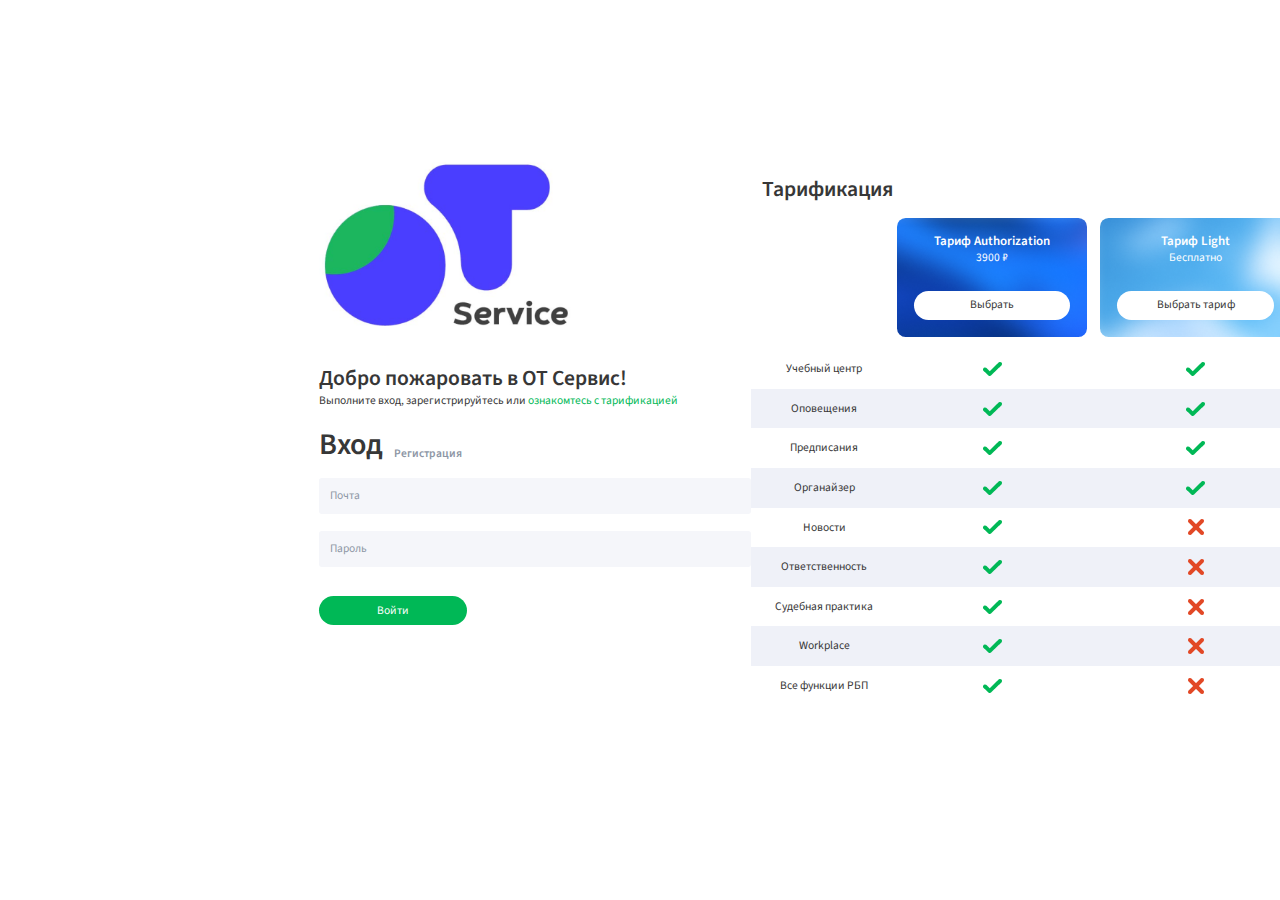
==== index.html @ 84bdfa4e "version 3" ====
<!DOCTYPE html>
<html lang="ru">
	<head>
		<title>Шаблон</title>
		<link rel="stylesheet" href="https://cdn.jsdelivr.net/npm/swiper@8/swiper-bundle.min.css">
		<link rel="stylesheet" href="css/style.css" />
		<meta charset="UTF-8" />
		<meta name="viewport" content="width=device-width" />
	</head>
	<body>
		<div class="wrapper">

			<main class="main">
				<div class="container">
					<article class="start-page">
						<div class="container">
							<div class="start-page__row">
								<section class="authorization">
									<a href="home.html" class="authorization__logo">
										<img src="img/Authorization/logo.png" alt="">
									</a>
									<h1 class="authorization__title">Добро пожаровать в ОТ Сервис!</h1>
									<div class="authorization__info">Выполните вход, зарегистрируйтесь или <a href="#">ознакомтесь с тарификацией</a></div>
									<div class="authorization__buttons">
										<div class="authorization__login active">Вход</div>
										<div class="authorization__register">Регистрация</div>
									</div>
									<div class="authorization__form authorization__form-1">
										<form action="#" name="login">
											<div class="authorization__input-email authorization__input">
												<input type="email" name="email" required>
												<div class="authorization__placeholder">Почта</div>
											</div>
											<div class="authorization__input-password authorization__input">
												<input type="password" name="password" required>
												<div class="authorization__placeholder">Пароль</div>
											</div>
											<div class="authorization__button"><button name="button" type="submit"><span class="authorization__button_span">Войти</span></button></div>
										</form>
									</div>
									<div class="authorization__form authorization__form-2">
										<form action="#" name="register">
											<div class="authorization__input-FIO authorization__input">
												<input type="text" name="fio">
												<div class="authorization__placeholder">ФИО</div>
											</div>
											<div class="authorization__input-email authorization__input">
												<input type="email" name="email">
												<div class="authorization__placeholder">Почта</div>
											</div>
											<div class="authorization__input-password authorization__input">
												<input type="password" name="password">
												<div class="authorization__placeholder">Пароль</div>
											</div>
											<div class="authorization__button">
												<button name="button" type="submit"><span class="authorization__button_span">Зарегистрироваться</span></button>
												<span class="authorization__PO">Нажимая эту кнопку я принимаю условия соглашения</span>
											</div>
										</form>
									</div>
								</section>
								<section class="tariff">
									<div class="tariff__body">
										<h2 class="tariff__title">Тарификация</h2>
										<div class="tariff__grid">
	
											<div class="tariff__column"></div>
											<div class="tariff__column tariff__costil-time">
												<div class="tariff__head-item tariff__head-item-1">
													<div class="tariff__name">Тариф Authorization</div>
													<div class="tariff__price">3900 ₽</div>
													<a href="#" class="tariff__buy"><span>Выбрать</span></a>
												</div>
											</div>
											<div class="tariff__column">
												<div class="tariff__head-item tariff__head-item-2">
													<div class="tariff__name">Тариф Light</div>
													<div class="tariff__price">Бесплатно</div>
													<a href="#" class="tariff__buy"><span>Выбрать тариф</span></a>
												</div>
											</div>
	
											<div class="tariff__column">Учебный центр</div>
											<div class="tariff__icon tariff__column tariff__costil-time"><img src="img/Authorization/Vector.png" alt=""></div>
											<div class="tariff__icon tariff__column"><img src="img/Authorization/Vector.png" class="" alt=""></div>
	
											<div class="tariff__column">Оповещения</div>
											<div class="tariff__icon tariff__column tariff__costil-time"><img src="img/Authorization/Vector.png" alt=""></div>
											<div class="tariff__icon tariff__column"><img src="img/Authorization/Vector.png" class="" alt=""></div>
	
											<div class="tariff__column">Предписания</div>
											<div class="tariff__icon tariff__column tariff__costil-time"><img src="img/Authorization/Vector.png" alt=""></div>
											<div class="tariff__icon tariff__column"><img src="img/Authorization/Vector.png" class="" alt=""></div>
	
											<div class="tariff__column">Органайзер</div>
											<div class="tariff__icon tariff__column tariff__costil-time"><img src="img/Authorization/Vector.png" alt=""></div>
											<div class="tariff__icon tariff__column"><img src="img/Authorization/Vector.png" class="" alt=""></div>
	
											<div class="tariff__column">Новости</div>
											<div class="tariff__icon tariff__column tariff__costil-time"><img src="img/Authorization/Vector.png" alt=""></div>
											<div class="tariff__icon tariff__column"><img src="img/Authorization/Vector-1.png" class="" alt=""></div>
	
											<div class="tariff__column">Ответственность</div>
											<div class="tariff__icon tariff__column tariff__costil-time"><img src="img/Authorization/Vector.png" alt=""></div>
											<div class="tariff__icon tariff__column"><img src="img/Authorization/Vector-1.png" class="" alt=""></div>
	
											<div class="tariff__column">Судебная практика</div>
											<div class="tariff__icon tariff__column tariff__costil-time"><img src="img/Authorization/Vector.png" alt=""></div>
											<div class="tariff__icon tariff__column"><img src="img/Authorization/Vector-1.png" class="" alt=""></div>
	
											<div class="tariff__column">Workplace</div>
											<div class="tariff__icon tariff__column tariff__costil-time"><img src="img/Authorization/Vector.png" alt=""></div>
											<div class="tariff__icon tariff__column"><img src="img/Authorization/Vector-1.png" class="" alt=""></div>
	
											<div class="tariff__column">Все функции РБП</div>
											<div class="tariff__icon tariff__column tariff__costil-time"><img src="img/Authorization/Vector.png" alt=""></div>
											<div class="tariff__icon tariff__column"><img src="img/Authorization/Vector-1.png" class="" alt=""></div>
	
											
										</div>
									</div>
								</section>
							</div>
						</div>
					</article>
				</div>
			</main>

		</div>

		<script src="https://cdn.jsdelivr.net/npm/swiper@8/swiper-bundle.min.js"></script>
		<script src="js/script.js"></script>
	</body>
</html>
---- css/style.css ----
@charset "UTF-8";
@import url("https://fonts.googleapis.com/css2?family=Source+Sans+Pro:ital,wght@0,200;0,300;0,400;0,600;0,700;0,900;1,200;1,300;1,400;1,600;1,700;1,900&display=swap"); /*Обнуление*/
* {
  padding: 0;
  margin: 0;
  border: 0;
}

*, *:before, *:after {
  box-sizing: border-box;
}

:focus, :active {
  outline: none;
}

a:focus, a:active {
  outline: none;
}

nav, footer, header, aside {
  display: block;
}

html, body {
  height: 100%;
  width: 100%;
  font-size: 100%;
  line-height: 1;
  font-size: 16px;
  -ms-text-size-adjust: 100%;
  -moz-text-size-adjust: 100%;
  -webkit-text-size-adjust: 100%;
}

input, button, textarea {
  font-family: inherit;
}

input::-ms-clear {
  display: none;
}

button {
  cursor: pointer;
}

button::-moz-focus-inner {
  padding: 0;
  border: 0;
}

a, a:visited {
  text-decoration: none;
}

a:hover {
  text-decoration: none;
}

ul li {
  list-style: none;
}

img {
  vertical-align: top;
}

h1, h2, h3, h4, h5, h6 {
  font-size: inherit;
  font-weight: inherit;
}

/*--------------------*/
html, body {
  font-size: 62.5%;
}

@media (max-width: 108em) {
  html {
    font-size: 9px;
  }
}
@media (max-width: 105em) {
  html {
    font-size: 8.75px;
  }
}
@media (max-width: 91.5em) {
  html {
    font-size: 7.9px;
  }
}
@media (max-width: 91em) {
  html {
    font-size: 8.4px;
  }
}
@media (max-width: 90em) {
  html {
    font-size: 7.9px;
  }
}
@media (max-width: 80em) {
  html {
    font-size: 7.2px;
  }
}
@media (max-width: 72em) {
  html {
    font-size: 6.5px;
  }
}
@media (max-width: 64em) {
  html {
    font-size: 5.5px;
  }
}
@media (max-width: 48em) {
  html {
    font-size: 10px;
    -webkit-text-size-adjust: none;
  }
}
@media (max-width: 44em) {
  html {
    font-size: 9px;
  }
}
@media (max-width: 38em) {
  html {
    font-size: 8px;
  }
}
@media (max-width: 30em) {
  html {
    font-size: 6px;
  }
}
@media (max-width: 26em) {
  html {
    font-size: 4.5px;
  }
}
@media (max-width: 21em) {
  html {
    font-size: 4.4px;
  }
}
@font-face {
  font-family: "FerilaxFont";
  src: url("../fonts/Ferilaxfont-Regular.ttf");
  font-weight: normal;
  font-style: normal;
}
.swiper1 .swiper-btn-next, .swiper1 .swiper-btn-prev, .user-tariff__button, .tariff__grid > div:nth-child(n+4), .tariff__buy, .authorization__button button, .post__type, .button-2, .button {
  display: flex;
  justify-content: center;
  align-items: center;
}

* {
  font-size: 1.6rem;
}

*::-webkit-scrollbar {
  width: 6px;
}

*::-webkit-scrollbar-thumb {
  border-radius: 2px;
  background-color: #00B856;
}

.wrapper {
  overflow: hidden;
}

.container {
  margin: 0 auto;
  max-width: 192rem;
}

html {
  overflow: hidden;
}

.main {
  max-width: 192rem;
  margin: 0 auto;
  padding: 8rem 0 0 24rem;
  height: 100vh;
}
.main .container {
  padding: 2.4rem 2.4rem 0;
}
.main-body {
  height: 100%;
  overflow-y: scroll;
  overflow-x: hidden;
}

.footer {
  border-top: 0.1rem solid #EFF1F8;
  background: #F5F6FA;
  color: #8D96A5;
}
.footer .container {
  padding: 0 2.4rem;
}
.footer__row {
  display: flex;
  height: 6.4rem;
  align-items: center;
}
.footer__visionzero {
  width: 13rem;
  height: 4rem;
  margin-right: 3.2rem;
}
.footer__visionzero img {
  width: 100%;
  height: 100%;
  -o-object-fit: contain;
     object-fit: contain;
}
.footer__project {
  margin-right: 2.4rem;
}
.footer__UA {
  color: #8D96A5;
}
.footer__logo {
  margin: 0 0 0 auto;
}

.wrapper {
  font-family: "Source Sans Pro";
  color: #373737;
}

.title {
  font-size: 3rem;
  font-weight: 600;
}

.h2 {
  font-size: 1.8rem;
  font-weight: 600;
}

.path {
  color: #8D96A5;
}

.button {
  color: white;
  background-color: #00B856;
  transition: 0.1s;
  border-radius: 10rem;
}
.button:hover {
  box-shadow: 0px 0px 1.6rem rgba(0, 96, 21, 0.4);
}
.button:active {
  background-color: #007D3B;
}

.button-2 {
  color: #373737;
  transition: 0.1s;
  border-radius: 10rem;
  border: 0.1rem solid #D7DCED;
  background: white;
}
.button-2:hover {
  border: 0.1rem solid #00B856;
}

.post {
  max-width: 41rem;
  padding: 0 1rem;
}
.post-body {
  background-color: #FFFFFF;
  border: 0.1rem solid #EFF1F8;
  overflow: hidden;
  box-shadow: 0px 0px 0.4rem rgba(223, 227, 243, 0.7);
  border-radius: 1.2rem;
  transition: 0.2s;
}
.post__preview {
  max-width: 39rem;
  aspect-ratio: 39/25;
  display: block;
  position: relative;
}
.post__preview img {
  width: 100%;
  height: 100%;
  -o-object-fit: cover;
     object-fit: cover;
}
.post__body {
  padding: 1.6rem 2.4rem 2.4rem;
}
.post__type {
  width: 7rem;
  height: 3.2rem;
  color: white;
  background: #00B856;
  border-radius: 4rem;
  position: absolute;
  bottom: 2.2rem;
  left: 1.6rem;
}
.post__hashtag {
  font-size: 1.4rem;
  color: #8D96A5;
  word-spacing: 1rem;
  margin-bottom: 0.8rem;
}
.post__title {
  margin-bottom: 0.8rem;
  line-height: 2.4rem;
}
.post__date {
  margin-bottom: 0.8rem;
  font-size: 1.4rem;
  color: #8D96A5;
}
.post__teachers {
  margin-bottom: 0.8rem;
  line-height: 2rem;
}
.post__teachers span {
  font-weight: 600;
}
.post__text {
  line-height: 2rem;
}

.post-type-2 .post__preview {
  aspect-ratio: 39/24;
}

.modal-for-company {
  position: absolute;
  z-index: 100;
  top: 50%;
  left: 50%;
  transform: translate(-50%, -50%);
  background: white;
}
.modal-for-company__body {
  width: 65.6rem;
  border: 1px solid #000;
  border-radius: 1.2rem;
  overflow: hidden;
}
.modal-for-company__header {
  display: flex;
  align-items: center;
  justify-content: space-between;
  height: 7.2rem;
  border-bottom: 0.1rem solid #000;
  padding: 0 2.4rem;
  margin-bottom: 4rem;
}
.modal-for-company__close {
  cursor: pointer;
  width: 3.4rem;
  height: 3.4rem;
  padding: 0.5rem;
  transform: translateX(0.5rem);
}
.modal-for-company__close img {
  width: 100%;
  height: 100%;
  -o-object-fit: contain;
     object-fit: contain;
}
.modal-for-company__main {
  text-align: center;
  padding: 0 2.4rem;
}
.modal-for-company__title {
  margin-bottom: 2.4rem;
}
.modal-for-company__button {
  width: 29.2rem;
  height: 4rem;
  margin: auto;
  margin-bottom: 1.6rem;
}
.modal-for-company__info {
  font-size: 1.4rem;
  margin-bottom: 2.4rem;
}
.modal-for-company__input-container {
  margin-bottom: 2rem;
}
.modal-for-company__input-container input {
  width: 29.2rem;
  height: 4.8rem;
  border: 1px solid #000;
  padding: 0 1.4rem;
  border: 0.4rem;
  background: #F5F6FA;
}
.modal-for-company__input-container input::-moz-placeholder {
  color: #8D96A5;
}
.modal-for-company__input-container input:-ms-input-placeholder {
  color: #8D96A5;
}
.modal-for-company__input-container input::placeholder {
  color: #8D96A5;
}
.modal-for-company__submit-button {
  width: 14rem;
  height: 4rem;
  margin: auto;
  margin-bottom: 2.4rem;
}

.start-page {
  color: #373737;
}
.start-page__row {
  display: flex;
}
.start-page__row > section {
  flex: 0 1 50%;
}

.authorization {
  padding: 9rem 0 0 15.5rem;
}
.authorization__logo {
  width: 35rem;
  height: 23.5rem;
  margin: 0 0 5.8rem;
  display: inline-block;
}
.authorization__logo img {
  width: 100%;
  height: 100%;
  -o-object-fit: cover;
     object-fit: cover;
}
.authorization__title {
  font-weight: 600;
  font-size: 3rem;
  margin-bottom: 0.8rem;
}
.authorization__info {
  margin-bottom: 3.2rem;
}
.authorization__info a {
  color: #00B856;
}
.authorization__buttons {
  font-weight: 600;
  font-size: 1.8rem;
  color: #8D96A5;
  display: flex;
  align-items: flex-end;
  margin-bottom: 2.5rem;
}
.authorization__buttons > div.active {
  font-size: 30px;
  color: #373737;
}
.authorization__login {
  margin-right: 1.6rem;
  cursor: pointer;
  -webkit-user-select: none;
     -moz-user-select: none;
      -ms-user-select: none;
          user-select: none;
}
.authorization__register {
  cursor: pointer;
  -webkit-user-select: none;
     -moz-user-select: none;
      -ms-user-select: none;
          user-select: none;
}
.authorization__input-email {
  margin-bottom: 2.4rem;
}
.authorization__input-FIO {
  margin-bottom: 2.4rem;
}
.authorization__input-password {
  margin-bottom: 4rem;
}
.authorization__input-password, .authorization__input-FIO, .authorization__input-email {
  width: 60rem;
  height: 5rem;
  position: relative;
}
.authorization__button {
  display: flex;
  align-items: center;
}
.authorization__button button {
  width: 20.5rem;
  height: 4rem;
  background-color: #00B856;
  border-radius: 10rem;
  margin-right: 2.4rem;
  transition: 0.3s;
}
.authorization__button button:hover {
  background-color: #007D3B;
}
.authorization__button_span {
  color: white;
}
.authorization__PO {
  font-size: 1.4rem;
}
.authorization input {
  width: 100%;
  height: 100%;
  background: #F5F6FA;
  border-radius: 0.4rem;
  padding: 2rem 0 0.8rem 1.6rem;
  position: relative;
}
.authorization__placeholder {
  position: absolute;
  left: 1.6rem;
  top: 50%;
  transform: translateY(-50%);
  color: #8D96A5;
  transition: 0.2s;
  -webkit-user-select: none;
     -moz-user-select: none;
      -ms-user-select: none;
          user-select: none;
  pointer-events: none;
}
.authorization__placeholder.active {
  top: 0.4rem;
  transform: none;
  font-size: 1.2rem;
}
.authorization__error {
  font-size: 1.7rem;
  color: red;
  margin-bottom: 0.5rem;
  width: 60rem;
}

.tariff {
  padding: 12rem 0rem 0;
}
.tariff__body {
  width: 75rem;
  margin: auto;
}
.tariff__title {
  font-weight: 600;
  font-size: 3rem;
  margin-bottom: 2.5rem;
  padding-left: 1.6rem;
}
.tariff__head-item {
  height: 16.5rem;
  border-radius: 1.2rem;
  padding: 2.4rem;
  display: flex;
  flex-direction: column;
  text-align: center;
}
.tariff__head-item-1 {
  background: url("../img/Authorization/bg1.png") 50%/cover no-repeat;
}
.tariff__head-item-2 {
  background: url("../img/Authorization/bg2.png") 50%/cover no-repeat;
}
.tariff__name {
  font-weight: 600;
  font-size: 1.8rem;
  color: white;
  margin-bottom: 0.5rem;
}
.tariff__price {
  color: white;
  flex: 1 1 auto;
}
.tariff__buy {
  background: #FFFFFF;
  border-radius: 10rem;
  height: 4rem;
  color: #373737;
}
.tariff__icon {
  vertical-align: unset;
  text-align: center;
}
.tariff__helpme {
  width: 20.3rem;
  padding: 1.6rem;
}
.tariff__grid {
  display: grid;
  grid-template: auto/1fr 28.2rem 26.5rem;
  grid-auto-rows: 5.5rem;
}
.tariff__grid > div {
  overflow: hidden;
}
.tariff__grid > div:nth-child(n+4) {
  text-align: center;
}
.tariff__grid > div:nth-child(2) {
  padding-bottom: 1.7rem;
}
.tariff__grid > div:nth-child(6n+9), .tariff__grid > div:nth-child(6n+8), .tariff__grid > div:nth-child(6n+7) {
  background: #EFF1F8;
}
.tariff__costil-time {
  padding-right: 1.8rem;
}
.header-home {
  position: fixed;
  z-index: 2;
  width: 100%;
  background: white;
  border-bottom: 0.1rem solid #EFF1F8;
}
.header-home img {
  width: 100%;
  height: 100%;
  -o-object-fit: cover;
     object-fit: cover;
}
.header-home .container {
  padding: 0 2.4rem;
}
.header-home__row {
  height: 8rem;
  display: flex;
  justify-content: space-between;
  align-items: center;
  background: white;
}
.header-home__left {
  display: flex;
  align-items: center;
}
.header-home__logo {
  width: 7.3rem;
  height: 5.6rem;
  margin-right: 2.4rem;
}
.header-home__user-logo {
  width: 18rem;
  height: 4rem;
}
.header-user {
  color: #373737;
  position: relative;
  -webkit-user-select: none;
     -moz-user-select: none;
      -ms-user-select: none;
          user-select: none;
}
.header-user__visible {
  cursor: pointer;
  display: flex;
  align-items: center;
}
.header-user__avatar {
  width: 4.8rem;
  height: 4.8rem;
  margin-right: 1.6rem;
}
.header-user__name {
  font-weight: 600;
  font-size: 1.8rem;
  margin-bottom: 0.3rem;
}
.header-user__info {
  color: #8D96A5;
}
.header-user__button {
  transform: rotate(180deg);
  width: 2.4rem;
  height: 2.4rem;
  margin-left: 10rem;
}
.header-user__hidden {
  transform: translateY(-100%);
  background: white;
  position: absolute;
  z-index: -1;
  width: 100%;
  top: 100%;
  left: 0;
  padding: 2.4rem 2.4rem 0;
  transition: 0.3s;
  cursor: auto;
  border-radius: 0 0 1.2rem 1.2rem;
}
.header-user__hidden > div:nth-child(-n+3) {
  height: 3.2rem;
  display: flex;
  align-items: center;
  border-radius: 4rem;
  padding-left: 1.6rem;
  margin-bottom: 1.6rem;
  background-color: #EFF1F8;
  color: #8D96A5;
}
.header-user__hidden > div:nth-child(1) {
  background-color: #00B856;
  color: white;
}
.header-user__hidden > div:nth-child(3) {
  margin-bottom: 0.8rem;
}
.header-user__ul li:last-child {
  margin-bottom: 0.8rem;
}
.header-user__ul a {
  height: 4.8rem;
}

.header-user.active .header-user__hidden {
  transform: translateY(0);
}
.header-user.active .header-user__button {
  transform: none;
}

.down-drop-list a {
  color: #373737;
  display: flex;
  align-items: center;
}
.down-drop-list img {
  width: 1.6rem;
  height: 1.6rem;
  margin-right: 1.2rem;
}
.main {
  padding-top: 8rem;
}

.aside {
  position: fixed;
  top: 0;
  left: 0;
  width: 24rem;
  height: 100%;
  padding-top: 8rem;
  background-color: white;
  border-right: 0.1rem solid #EFF1F8;
}
.aside__li {
  position: relative;
  transition: 0.2s;
}
.aside__li::after {
  content: "";
  position: absolute;
  top: 0;
  right: 0;
  height: 100%;
  width: 0.2rem;
  background-color: #00B856;
  opacity: 0;
  transition: 0.2s;
}
.aside__li:hover::after {
  opacity: 1;
}
.aside__li:hover {
  background: #EFF1F8;
}
.aside__li:hover span {
  color: #00B856;
}
.aside__a {
  height: 6.4rem;
  padding-left: 2.4rem;
}
.aside__span {
  transition: 0.2s;
}

.user-section {
  margin-bottom: 4rem;
}
.user-section__title {
  margin-bottom: 2.4rem;
}
.user-section__row {
  display: flex;
}
.user-section__row > div:nth-child(1) {
  margin-right: 2.4rem;
}
.user-section__row > div:nth-child(2) {
  margin-right: 1.2rem;
}
.user-section__row > div:nth-child(3) {
  margin-right: 2.4rem;
}
.user-section__item {
  flex: 0 1 39rem;
  height: 35.4rem;
  border: 0.1rem solid #EFF1F8;
  box-shadow: 0px 0px 0.4rem rgba(223, 227, 243, 0.7);
  border-radius: 1.2rem;
}
.user-profile {
  text-align: center;
  padding: 2.4rem;
}
.user-profile__body {
  display: flex;
  flex-direction: column;
  height: 100%;
}
.user-profile__avatar {
  width: 17.2rem;
  height: 17.2rem;
  border: 1px solid #000;
  margin: auto;
  margin-bottom: 2.6rem;
}
.user-profile__avatar img {
  width: 100%;
  height: 100%;
  -o-object-fit: contain;
     object-fit: contain;
  border-radius: 1.2rem;
}
.user-profile__name {
  margin-bottom: 0.8rem;
}
.user-profile__status {
  font-weight: 600;
  flex: 1 1 auto;
}
.user-profile__select-container {
  position: relative;
}
.user-profile__button {
  display: block;
  position: relative;
  width: 34.2rem;
  height: 3.2rem;
  background-color: #00B856;
  border-radius: 4rem;
  padding: 0 1.6rem;
  text-align: left;
  color: white;
}
.user-profile__button::after {
  content: "";
  position: absolute;
  right: 0.8rem;
  top: 50%;
  transform: translate(0, -50%);
  width: 2.4rem;
  height: 2.4rem;
  background: url("../../img/Home/main/chevron-down.png") 50%/100% no-repeat;
  pointer-events: none;
}
.user-profile__ul {
  position: absolute;
  top: calc(100% + 0.3rem);
  width: 100%;
  cursor: pointer;
  border-radius: 1rem;
  font-size: 1.8rem;
  display: none;
}
.user-profile__ul.active {
  display: block;
}
.user-profile__li {
  border: 0.1rem solid #373737;
  border-bottom: 0;
  padding: 1rem 0;
  background: white;
}
.user-profile__li:first-child {
  border-radius: 1rem 1rem 0 0;
}
.user-profile__li:last-child {
  border-radius: 0 0 1rem 1rem;
  border-bottom: 0.1rem solid #373737;
}
.user-profile__li:hover {
  background-color: #D7DCED;
}
.user-profile__li.active {
  background: #00B856;
  color: white;
}
.user-profile__input {
  display: none;
}

.user-tariff {
  color: white;
  background: url("../img/Home/main/bg1.png") 50%/cover no-repeat;
  text-align: center;
}
.user-tariff__text {
  margin: 8rem 0 0.5rem;
}
.user-tariff__name {
  font-weight: 900;
  font-size: 4.8rem;
  margin-bottom: 1.3rem;
}
.user-tariff__time {
  margin-bottom: 3.8rem;
}
.user-tariff__button {
  margin: auto;
  width: 14rem;
  height: 4rem;
  background-color: #00B856;
  border-radius: 10rem;
  color: white;
}

.user-test {
  text-align: center;
  padding: 0 2.4rem;
}
.user-test__img {
  width: 22.2rem;
  height: 4rem;
  margin: 5.3rem auto 0.6rem;
}
.user-test__img img {
  width: 100%;
  height: 100%;
  -o-object-fit: contain;
     object-fit: contain;
}
.user-test__title {
  font-weight: 700;
  font-size: 2.4rem;
  margin-bottom: 2.7rem;
}
.user-test__text {
  font-size: 1.8rem;
  margin-bottom: 3.7rem;
}
.user-test__button {
  margin-bottom: 2.7rem;
  width: 22.2rem;
  height: 4rem;
  margin: auto;
}

.user-checkbox {
  -webkit-user-select: none;
     -moz-user-select: none;
      -ms-user-select: none;
          user-select: none;
  padding: 1.6rem;
}
.user-checkbox__title {
  margin-bottom: 4rem;
}
.user-checkbox__label-container {
  margin-bottom: 1.6rem;
}
.user-checkbox__label {
  pointer-events: none;
}
.user-checkbox__real-checkbox {
  width: 0;
  height: 0;
  position: absolute;
  opacity: 0;
  z-index: -1;
}
.user-checkbox__real-checkbox:checked + .user-checkbox__custom-checkbox::after {
  transform: translate(-50%, -50%) scale(1);
}
.user-checkbox__custom-checkbox {
  position: relative;
  display: inline-block;
  background-color: #EFF1F8;
  width: 2rem;
  height: 2rem;
  vertical-align: sub;
  margin-right: 1rem;
}
.user-checkbox__custom-checkbox::after {
  content: "";
  position: absolute;
  left: 50%;
  top: 50%;
  transform: translate(-50%, -50%) scale(0);
  height: 50%;
  width: 1.6rem;
  height: 1.6rem;
  background: url("../img/Home/main/Uncheked.png") 50%/contain no-repeat;
  transition: 0.2s;
}
.user-checkbox__a {
  pointer-events: all;
  color: #00B856;
}

.alerts {
  margin-bottom: 5rem;
}
.alerts__header {
  display: flex;
  justify-content: space-between;
  margin-bottom: 1.6rem;
}
.alerts__title {
  margin-top: 0.5rem;
}
.alerts__link {
  align-self: baseline;
  color: #00B856;
}
.alerts__row {
  display: flex;
  justify-content: space-between;
}
.alerts__item {
  width: 52.8rem;
  height: 18rem;
  border: 0.1rem solid #EFF1F8;
  box-shadow: 0px 0px 0.4rem rgba(223, 227, 243, 0.7);
  border-radius: 1.2rem;
  padding: 2.4rem;
}
.alerts__item-icon {
  width: 2.8rem;
  height: 2.8rem;
  display: inline-block;
  vertical-align: middle;
}
.alerts__item-icon img {
  width: 100%;
  height: 100%;
  -o-object-fit: contain;
     object-fit: contain;
}
.alerts__item-title {
  display: inline-block;
  vertical-align: middle;
}
.alerts__help-text {
  margin-top: 0.4rem;
  margin-bottom: 0.8rem;
  color: #8D96A5;
}
.alerts__document-name {
  font-weight: 600;
  margin-bottom: 1.6rem;
}
.alerts__button {
  width: 12.4rem;
  height: 4rem;
}
.actions {
  margin-bottom: 8rem;
}
.actions__title {
  margin-bottom: 1.6rem;
}
.actions__items {
  display: flex;
  justify-content: space-between;
  position: relative;
}
.actions__items > div:nth-child(1) {
  flex: 0 1 80.4rem;
  aspect-ratio: 804/333;
}
.actions__item {
  border-radius: 1.2rem;
  position: relative;
}
.actions__item-1 {
  flex: 0 1 41rem;
  padding: 0 1rem;
}
.actions__item-1 .actions__item-body {
  background: url("../img/Home/main/action2.png") 50%/cover no-repeat;
}
.actions__item-2 {
  flex: 0 1 39rem;
}
.actions__item-2 .actions__item-body {
  background: url("../img/Home/main/action3.png") 50%/cover no-repeat;
}
.actions__item-body {
  display: block;
  width: 100%;
  height: 100%;
  border-radius: 1.2rem;
  position: relative;
}

.swiper1 {
  border-radius: 1.2rem;
  position: absolute;
  width: 100%;
  top: 0;
  left: 0;
  overflow: hidden;
  height: 100%;
}
.swiper1 .swiper-wrapper {
  width: 100%;
}
.swiper1 .swiper-slide {
  border-radius: 1.2rem;
}
.swiper1 .swiper-slide img {
  width: 100%;
  height: 100%;
  -o-object-fit: cover;
     object-fit: cover;
}
.swiper1 .swiper-btn-next, .swiper1 .swiper-btn-prev {
  position: absolute;
  width: 3.6rem;
  height: 3.6rem;
  border-radius: 50%;
  background: #FFFFFF;
  z-index: 110;
  -webkit-user-select: none;
     -moz-user-select: none;
      -ms-user-select: none;
          user-select: none;
}
.swiper1 .swiper-btn-next img, .swiper1 .swiper-btn-prev img {
  width: 0.8rem;
  height: 1.4rem;
}
.swiper1 .swiper-btn-prev {
  left: 1.6rem;
  top: 50%;
  transform: translate(0, -50%);
}
.swiper1 .swiper-btn-next {
  right: 1.6rem;
  top: 50%;
  transform: translate(0, -50%);
}

.swiper-pagination {
  position: absolute;
  transform: translate(0, 100%);
  z-index: 10;
}

.swiper-pagination-bullet {
  width: 1.2rem;
  height: 1.2rem;
  opacity: 1;
  background: #00B856;
}

.swiper-pagination-bullet-active {
  background: white;
  border: 0.1rem solid #00B856;
}

.swiper-horizontal > .swiper-pagination-bullets .swiper-pagination-bullet,
.swiper-pagination-horizontal.swiper-pagination-bullets .swiper-pagination-bullet {
  margin: 0 1rem;
}

.swiper-horizontal > .swiper-pagination-bullets,
.swiper-pagination-bullets.swiper-pagination-horizontal,
.swiper-pagination-custom,
.swiper-pagination-fraction {
  bottom: -2.4rem;
}

.news {
  margin-bottom: 4rem;
}
.news__header {
  display: flex;
  justify-content: space-between;
  margin-bottom: 1.6rem;
}
.news__link {
  color: #00B856;
  vertical-align: super;
}
.news__items {
  display: flex;
  justify-content: space-between;
}

.profile__row {
  display: flex;
  margin: 0 -1.2rem 4rem;
}
.profile__row > section {
  flex: 0 1 25%;
  padding: 0 1.2rem;
  align-self: flex-start;
}
.profile__row > section:nth-child(3) {
  flex: 0 1 50%;
}
.profile__item-body {
  border: 0.1rem solid #EFF1F8;
  border: 0.1rem solid rgb(145, 12, 123);
  box-shadow: 0px 0px 0.4rem rgba(223, 227, 243, 0.7);
  border-radius: 1.2rem;
  overflow: hidden;
  height: 100%;
  padding: 2.4rem;
  width: 100%;
}
.profile__path {
  margin-bottom: 1.6rem;
}
.profile__title {
  margin-bottom: 3rem;
}
.personal-settings .profile__item-body {
  display: flex;
  flex-direction: column;
  align-self: stretch;
}
.personal-settings .profile__item-body .personal-settings__info, .personal-settings .profile__item-body .personal-settings__avatar, .personal-settings .profile__item-body #changePersonalData {
  display: none;
}
.personal-settings__body.active {
  aspect-ratio: 390/436;
}
.personal-settings__body.active .personal-settings__info, .personal-settings__body.active .personal-settings__avatar, .personal-settings__body.active #changePersonalData {
  display: block;
}
.personal-settings__input-avatar {
  width: 14rem;
  height: 14rem;
  position: relative;
  margin-bottom: 2.4rem;
}
.personal-settings__input-avatar img {
  width: 100%;
  height: 100%;
  -o-object-fit: cover;
     object-fit: cover;
}
.personal-settings__input-avatar label {
  cursor: pointer;
  height: 100%;
  display: block;
  border-radius: 1.2rem;
  overflow: hidden;
}
.personal-settings__input-avatar input {
  opacity: 0;
  position: absolute;
  z-index: -10;
  width: 0;
  height: 0;
}
.personal-settings__input-avatar:hover::after {
  content: "";
  position: absolute;
  top: 50%;
  left: 50%;
  transform: translate(-50%, -50%);
  width: 2rem;
  height: 2rem;
  background: url("../img/profile/edit-avatar.svg");
}
.personal-settings__title {
  margin-bottom: 2.4rem;
}
.personal-settings__avatar {
  width: 14rem;
  height: 14rem;
  margin-bottom: 2.4rem;
}
.personal-settings__avatar img {
  width: 100%;
  height: 100%;
  -o-object-fit: cover;
     object-fit: cover;
}
.personal-settings__info {
  margin-bottom: 1.6rem;
  font-size: 1.4rem;
}
.personal-settings__tel {
  flex: 1 1 auto;
}
.personal-settings__button {
  height: 4rem;
  flex: 0 0 auto;
}
.personal-settings__span {
  font-size: 1.6rem;
  font-weight: 600;
}
.personal-settings__form-container {
  height: 100%;
  display: none;
}
.personal-settings__form-container.active {
  display: block;
}
.personal-settings__form {
  height: 100%;
  display: flex;
  flex-direction: column;
}
.personal-settings__input-container {
  margin-bottom: 2.4rem;
}
.personal-settings__input-container input {
  width: 100%;
  height: 4.8rem;
  padding: 2rem 1.6rem 0.8rem 1.6rem;
  background: #F5F6FA;
  border-radius: 0.4rem;
}
.personal-settings__input-container_1 {
  flex: 1 1 auto;
}
.personal-settings__button_1 {
  margin-bottom: 1.6rem;
}

.password-settings__body {
  display: flex;
  flex-direction: column;
  aspect-ratio: 390/436;
}
.password-settings__body .password-settings__info, .password-settings__body #changePassword {
  display: none;
}
.password-settings__body.active .password-settings__info, .password-settings__body.active #changePassword {
  display: block;
}
.password-settings__title {
  margin-bottom: 2.4rem;
}
.password-settings__info {
  font-weight: 600;
  flex: 1 1 auto;
}
.password-settings__button {
  width: 100%;
  height: 4rem;
}
.password-settings__button_1 {
  margin-bottom: 1.6rem;
}
.password-settings__form-container {
  height: 100%;
  display: none;
}
.password-settings__form-container.active {
  display: block;
}
.password-settings__form {
  height: 100%;
  display: flex;
  flex-direction: column;
}
.password-settings__input-container {
  margin-bottom: 2.4rem;
}
.password-settings__input-container input {
  width: 100%;
  height: 4.8rem;
  padding: 0 1.6rem;
  background: #F5F6FA;
  border-radius: 0.4rem;
}
.password-settings__input-container_1 {
  flex: 1 1 auto;
}

.company-settings .profile__item-body {
  aspect-ratio: 804/436;
  padding: 0rem;
}
.company-settings .profile__item-body-body {
  overflow-y: auto;
  padding: 2.4rem;
  height: 100%;
}
.company-settings__title {
  margin-bottom: 2.4rem;
  line-height: 2.4rem;
}
.company-settings__item {
  width: 100%;
  height: 15.8rem;
  border: 0.1rem solid #EFF1F8;
  box-shadow: 0px 0px 0.4rem rgba(223, 227, 243, 0.7);
  border-radius: 1.2rem;
  overflow: hidden;
  margin-bottom: 2.4rem;
}
.company-settings__item:last-child {
  margin-bottom: 0;
}
.company-settings__item.selected {
  border: 0.1rem solid #00B856;
}
.company-settings__item-body {
  padding: 2.4rem 2.4rem 2.4rem 1.7rem;
  height: 100%;
  display: flex;
  align-items: center;
}
.company-settings__left {
  flex: 0 1 21.1rem;
  height: 4.6rem;
  margin-right: 2.4rem;
}
.company-settings__left img {
  width: 100%;
  height: 100%;
  -o-object-fit: cover;
     object-fit: cover;
}
.company-settings__middle {
  flex: 1 1 auto;
}
.company-settings__user-company-name {
  margin-bottom: 1rem;
}
.company-settings__user-name {
  margin-bottom: 1rem;
  font-size: 1.4rem;
}
.company-settings__span {
  font-size: 1.6rem;
  font-weight: 600;
}
.company-settings__right {
  display: flex;
  align-self: flex-start;
}
.company-settings__icon {
  cursor: pointer;
  width: 4rem;
  height: 4rem;
  padding: 1rem;
  transform: translate(1rem, 0);
}
.company-settings__icon img {
  width: 100%;
  height: 100%;
  -o-object-fit: contain;
     object-fit: contain;
}
.company-settings__icon:nth-child(1) {
  margin-right: 2rem;
}
.company-settings *::-webkit-scrollbar {
  width: 4px;
}
.company-settings *::-webkit-scrollbar-thumb {
  border-radius: 7px;
  background-color: #00B856;
}

.specialist-settings {
  margin-bottom: 4rem;
}
.specialist-settings__subtitle {
  margin-bottom: 1.6em;
}
.specialist-settings__body {
  border: 0.1rem solid #EFF1F8;
  overflow: hidden;
  box-shadow: 0px 0px 0.4rem rgba(223, 227, 243, 0.7);
  border-radius: 1.2rem;
}
.specialist-settings__body-header {
  padding: 0 1.9rem 0 2.4rem;
  height: 5.6rem;
  display: flex;
  align-items: center;
}
.specialist-settings__counter {
  flex: 1 1 auto;
  font-weight: 600;
}
.specialist-settings__search {
  width: 40.5rem;
  height: 4rem;
  position: relative;
}
.specialist-settings__search input {
  text-align: right;
  width: 100%;
  height: 100%;
  padding: 0 4rem;
  position: relative;
}
.specialist-settings__search input::-moz-placeholder {
  color: #8D96A5;
  position: absolute;
  right: 4rem;
  top: 50%;
  transform: translate(0, -50%);
}
.specialist-settings__search input:-ms-input-placeholder {
  color: #8D96A5;
  position: absolute;
  right: 4rem;
  top: 50%;
  transform: translate(0, -50%);
}
.specialist-settings__search input::placeholder {
  color: #8D96A5;
  position: absolute;
  right: 4rem;
  top: 50%;
  transform: translate(0, -50%);
}
.specialist-settings__search::after {
  content: "";
  position: absolute;
  right: 1rem;
  top: 50%;
  width: 2rem;
  height: 2rem;
  transform: translate(0, -50%);
  background: url("../img/profile/search.svg") 50%/cover no-repeat;
}
.specialist-settings__select-container {
  margin-left: 10rem;
  color: #8D96A5;
  position: relative;
}
.specialist-settings__items {
  align-items: center;
  -webkit-user-select: none;
     -moz-user-select: none;
      -ms-user-select: none;
          user-select: none;
}
.specialist-settings__first {
  flex: 0 1 70rem;
}
.specialist-settings__second {
  flex: 0 1 25.6rem;
  padding: 0 1.6rem;
}
.specialist-settings__third {
  flex: 0 0 58rem;
  padding: 0 1.6rem;
}
.specialist-settings__delete {
  cursor: pointer;
  width: 4rem;
  height: 4rem;
  padding: 1rem;
  transform: translate(1rem, 0);
  opacity: 0;
}
.specialist-settings__delete img {
  width: 100%;
  height: 100%;
  -o-object-fit: contain;
     object-fit: contain;
}
.specialist-settings__item {
  padding: 0 2.4rem;
  flex: 0 1 100%;
}
.specialist-settings__item:hover {
  background: #EFF1F8;
}
.specialist-settings__item:hover .specialist-settings__delete {
  opacity: 1;
}
.specialist-settings__item_disabled {
  pointer-events: none;
  color: #8D96A5;
}
.specialist-settings__button {
  display: block;
  position: relative;
  padding: 1rem 3rem;
  color: #8D96A5;
  background: transparent;
  text-align: left;
}
.specialist-settings__button::after {
  content: "";
  position: absolute;
  right: 0;
  top: 50%;
  transform: translate(0, -50%);
  width: 2.4rem;
  height: 2.4rem;
  background: url("../../img/profile/chevron-down.svg") 50%/100% no-repeat;
  pointer-events: none;
}
.specialist-settings__button.active::after {
  transform: translate(0, -50%) rotate(180deg);
}
.specialist-settings__ul {
  position: absolute;
  width: 100%;
  cursor: pointer;
  display: none;
}
.specialist-settings__ul.active {
  display: block;
}
.specialist-settings__li {
  border: 0.1rem solid #8D96A5;
  border-bottom: 0;
  text-align: center;
  padding: 1rem 0;
  background: white;
}
.specialist-settings__li:last-child {
  border-bottom: 0.1rem solid #8D96A5;
}
.specialist-settings__li:hover {
  background-color: #D7DCED;
}
.specialist-settings__input {
  display: none;
}
.specialist-settings__label {
  display: flex;
  align-items: center;
  height: 5.6rem;
}
.specialist-settings__real-checkbox {
  width: 0;
  height: 0;
  position: absolute;
  opacity: 0;
  z-index: -1;
}
.specialist-settings__real-checkbox:checked + .specialist-settings__custom-checkbox::after {
  transform: translate(-50%, -50%) scale(1);
}
.specialist-settings__custom-checkbox {
  position: relative;
  display: inline-block;
  background-color: #EFF1F8;
  width: 2rem;
  height: 2rem;
  vertical-align: sub;
  margin-right: 1.6rem;
}
.specialist-settings__custom-checkbox::after {
  content: "";
  position: absolute;
  left: 50%;
  top: 50%;
  transform: translate(-50%, -50%) scale(0);
  height: 50%;
  width: 1.6rem;
  height: 1.6rem;
  background: url("../img/Home/main/Uncheked.png") 50%/contain no-repeat;
  transition: 0.2s;
}
.specialist-settings__a {
  display: inline-block;
}
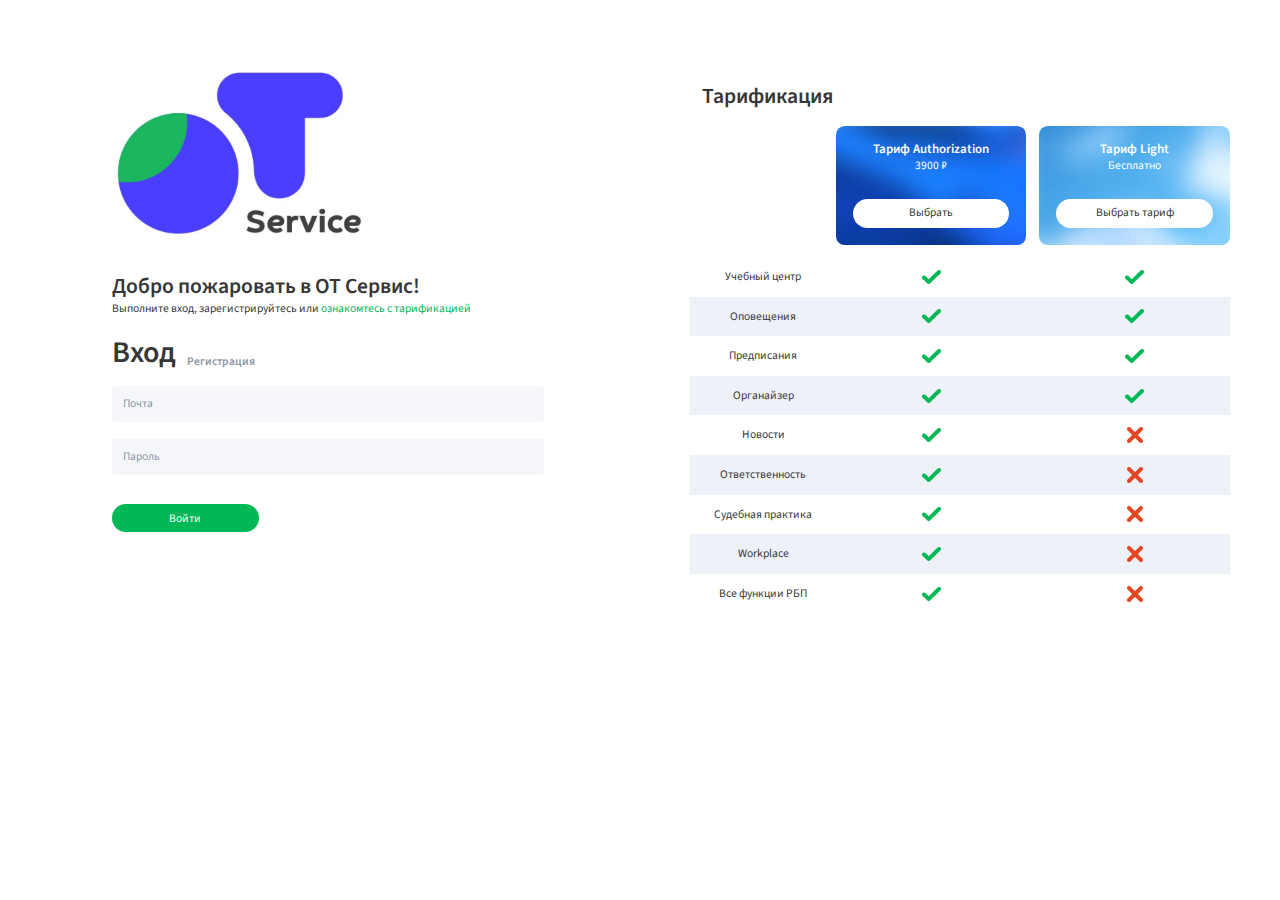
==== commit 4645b040: "3" ====
--- a/index.html
+++ b/index.html
@@ -10,119 +10,121 @@
 	<body>
 		<div class="wrapper">
 
-			<main class="main">
-				<div class="container">
-					<article class="start-page">
-						<div class="container">
-							<div class="start-page__row">
-								<section class="authorization">
-									<a href="home.html" class="authorization__logo">
-										<img src="img/Authorization/logo.png" alt="">
-									</a>
-									<h1 class="authorization__title">Добро пожаровать в ОТ Сервис!</h1>
-									<div class="authorization__info">Выполните вход, зарегистрируйтесь или <a href="#">ознакомтесь с тарификацией</a></div>
-									<div class="authorization__buttons">
-										<div class="authorization__login active">Вход</div>
-										<div class="authorization__register">Регистрация</div>
-									</div>
-									<div class="authorization__form authorization__form-1">
-										<form action="#" name="login">
-											<div class="authorization__input-email authorization__input">
-												<input type="email" name="email" required>
-												<div class="authorization__placeholder">Почта</div>
+			<main class="main main-authorization">
+				<div class="main-body">
+					<div class="container">
+						<article class="start-page">
+							<div class="container">
+								<div class="start-page__row">
+									<section class="authorization">
+										<a href="home.html" class="authorization__logo">
+											<img src="img/Authorization/logo.png" alt="">
+										</a>
+										<h1 class="authorization__title">Добро пожаровать в ОТ Сервис!</h1>
+										<div class="authorization__info">Выполните вход, зарегистрируйтесь или <a href="#">ознакомтесь с тарификацией</a></div>
+										<div class="authorization__buttons">
+											<div class="authorization__login active">Вход</div>
+											<div class="authorization__register">Регистрация</div>
+										</div>
+										<div class="authorization__form authorization__form-1">
+											<form action="#" name="login">
+												<div class="authorization__input-email authorization__input">
+													<input type="email" name="email" required>
+													<div class="authorization__placeholder">Почта</div>
+												</div>
+												<div class="authorization__input-password authorization__input">
+													<input type="password" name="password" required>
+													<div class="authorization__placeholder">Пароль</div>
+												</div>
+												<div class="authorization__button"><button name="button" type="submit"><span class="authorization__button_span">Войти</span></button></div>
+											</form>
+										</div>
+										<div class="authorization__form authorization__form-2">
+											<form action="#" name="register">
+												<div class="authorization__input-FIO authorization__input">
+													<input type="text" name="fio">
+													<div class="authorization__placeholder">ФИО</div>
+												</div>
+												<div class="authorization__input-email authorization__input">
+													<input type="email" name="email">
+													<div class="authorization__placeholder">Почта</div>
+												</div>
+												<div class="authorization__input-password authorization__input">
+													<input type="password" name="password">
+													<div class="authorization__placeholder">Пароль</div>
+												</div>
+												<div class="authorization__button">
+													<button name="button" type="submit"><span class="authorization__button_span">Зарегистрироваться</span></button>
+													<span class="authorization__PO">Нажимая эту кнопку я принимаю условия соглашения</span>
+												</div>
+											</form>
+										</div>
+									</section>
+									<section class="tariff">
+										<div class="tariff__body">
+											<h2 class="tariff__title">Тарификация</h2>
+											<div class="tariff__grid">
+		
+												<div class="tariff__column"></div>
+												<div class="tariff__column tariff__costil-time">
+													<div class="tariff__head-item tariff__head-item-1">
+														<div class="tariff__name">Тариф Authorization</div>
+														<div class="tariff__price">3900 ₽</div>
+														<a href="#" class="tariff__buy"><span>Выбрать</span></a>
+													</div>
+												</div>
+												<div class="tariff__column">
+													<div class="tariff__head-item tariff__head-item-2">
+														<div class="tariff__name">Тариф Light</div>
+														<div class="tariff__price">Бесплатно</div>
+														<a href="#" class="tariff__buy"><span>Выбрать тариф</span></a>
+													</div>
+												</div>
+		
+												<div class="tariff__column">Учебный центр</div>
+												<div class="tariff__icon tariff__column tariff__costil-time"><img src="img/Authorization/Vector.png" alt=""></div>
+												<div class="tariff__icon tariff__column"><img src="img/Authorization/Vector.png" class="" alt=""></div>
+		
+												<div class="tariff__column">Оповещения</div>
+												<div class="tariff__icon tariff__column tariff__costil-time"><img src="img/Authorization/Vector.png" alt=""></div>
+												<div class="tariff__icon tariff__column"><img src="img/Authorization/Vector.png" class="" alt=""></div>
+		
+												<div class="tariff__column">Предписания</div>
+												<div class="tariff__icon tariff__column tariff__costil-time"><img src="img/Authorization/Vector.png" alt=""></div>
+												<div class="tariff__icon tariff__column"><img src="img/Authorization/Vector.png" class="" alt=""></div>
+		
+												<div class="tariff__column">Органайзер</div>
+												<div class="tariff__icon tariff__column tariff__costil-time"><img src="img/Authorization/Vector.png" alt=""></div>
+												<div class="tariff__icon tariff__column"><img src="img/Authorization/Vector.png" class="" alt=""></div>
+		
+												<div class="tariff__column">Новости</div>
+												<div class="tariff__icon tariff__column tariff__costil-time"><img src="img/Authorization/Vector.png" alt=""></div>
+												<div class="tariff__icon tariff__column"><img src="img/Authorization/Vector-1.png" class="" alt=""></div>
+		
+												<div class="tariff__column">Ответственность</div>
+												<div class="tariff__icon tariff__column tariff__costil-time"><img src="img/Authorization/Vector.png" alt=""></div>
+												<div class="tariff__icon tariff__column"><img src="img/Authorization/Vector-1.png" class="" alt=""></div>
+		
+												<div class="tariff__column">Судебная практика</div>
+												<div class="tariff__icon tariff__column tariff__costil-time"><img src="img/Authorization/Vector.png" alt=""></div>
+												<div class="tariff__icon tariff__column"><img src="img/Authorization/Vector-1.png" class="" alt=""></div>
+		
+												<div class="tariff__column">Workplace</div>
+												<div class="tariff__icon tariff__column tariff__costil-time"><img src="img/Authorization/Vector.png" alt=""></div>
+												<div class="tariff__icon tariff__column"><img src="img/Authorization/Vector-1.png" class="" alt=""></div>
+		
+												<div class="tariff__column">Все функции РБП</div>
+												<div class="tariff__icon tariff__column tariff__costil-time"><img src="img/Authorization/Vector.png" alt=""></div>
+												<div class="tariff__icon tariff__column"><img src="img/Authorization/Vector-1.png" class="" alt=""></div>
+		
+												
 											</div>
-											<div class="authorization__input-password authorization__input">
-												<input type="password" name="password" required>
-												<div class="authorization__placeholder">Пароль</div>
-											</div>
-											<div class="authorization__button"><button name="button" type="submit"><span class="authorization__button_span">Войти</span></button></div>
-										</form>
-									</div>
-									<div class="authorization__form authorization__form-2">
-										<form action="#" name="register">
-											<div class="authorization__input-FIO authorization__input">
-												<input type="text" name="fio">
-												<div class="authorization__placeholder">ФИО</div>
-											</div>
-											<div class="authorization__input-email authorization__input">
-												<input type="email" name="email">
-												<div class="authorization__placeholder">Почта</div>
-											</div>
-											<div class="authorization__input-password authorization__input">
-												<input type="password" name="password">
-												<div class="authorization__placeholder">Пароль</div>
-											</div>
-											<div class="authorization__button">
-												<button name="button" type="submit"><span class="authorization__button_span">Зарегистрироваться</span></button>
-												<span class="authorization__PO">Нажимая эту кнопку я принимаю условия соглашения</span>
-											</div>
-										</form>
-									</div>
-								</section>
-								<section class="tariff">
-									<div class="tariff__body">
-										<h2 class="tariff__title">Тарификация</h2>
-										<div class="tariff__grid">
-	
-											<div class="tariff__column"></div>
-											<div class="tariff__column tariff__costil-time">
-												<div class="tariff__head-item tariff__head-item-1">
-													<div class="tariff__name">Тариф Authorization</div>
-													<div class="tariff__price">3900 ₽</div>
-													<a href="#" class="tariff__buy"><span>Выбрать</span></a>
-												</div>
-											</div>
-											<div class="tariff__column">
-												<div class="tariff__head-item tariff__head-item-2">
-													<div class="tariff__name">Тариф Light</div>
-													<div class="tariff__price">Бесплатно</div>
-													<a href="#" class="tariff__buy"><span>Выбрать тариф</span></a>
-												</div>
-											</div>
-	
-											<div class="tariff__column">Учебный центр</div>
-											<div class="tariff__icon tariff__column tariff__costil-time"><img src="img/Authorization/Vector.png" alt=""></div>
-											<div class="tariff__icon tariff__column"><img src="img/Authorization/Vector.png" class="" alt=""></div>
-	
-											<div class="tariff__column">Оповещения</div>
-											<div class="tariff__icon tariff__column tariff__costil-time"><img src="img/Authorization/Vector.png" alt=""></div>
-											<div class="tariff__icon tariff__column"><img src="img/Authorization/Vector.png" class="" alt=""></div>
-	
-											<div class="tariff__column">Предписания</div>
-											<div class="tariff__icon tariff__column tariff__costil-time"><img src="img/Authorization/Vector.png" alt=""></div>
-											<div class="tariff__icon tariff__column"><img src="img/Authorization/Vector.png" class="" alt=""></div>
-	
-											<div class="tariff__column">Органайзер</div>
-											<div class="tariff__icon tariff__column tariff__costil-time"><img src="img/Authorization/Vector.png" alt=""></div>
-											<div class="tariff__icon tariff__column"><img src="img/Authorization/Vector.png" class="" alt=""></div>
-	
-											<div class="tariff__column">Новости</div>
-											<div class="tariff__icon tariff__column tariff__costil-time"><img src="img/Authorization/Vector.png" alt=""></div>
-											<div class="tariff__icon tariff__column"><img src="img/Authorization/Vector-1.png" class="" alt=""></div>
-	
-											<div class="tariff__column">Ответственность</div>
-											<div class="tariff__icon tariff__column tariff__costil-time"><img src="img/Authorization/Vector.png" alt=""></div>
-											<div class="tariff__icon tariff__column"><img src="img/Authorization/Vector-1.png" class="" alt=""></div>
-	
-											<div class="tariff__column">Судебная практика</div>
-											<div class="tariff__icon tariff__column tariff__costil-time"><img src="img/Authorization/Vector.png" alt=""></div>
-											<div class="tariff__icon tariff__column"><img src="img/Authorization/Vector-1.png" class="" alt=""></div>
-	
-											<div class="tariff__column">Workplace</div>
-											<div class="tariff__icon tariff__column tariff__costil-time"><img src="img/Authorization/Vector.png" alt=""></div>
-											<div class="tariff__icon tariff__column"><img src="img/Authorization/Vector-1.png" class="" alt=""></div>
-	
-											<div class="tariff__column">Все функции РБП</div>
-											<div class="tariff__icon tariff__column tariff__costil-time"><img src="img/Authorization/Vector.png" alt=""></div>
-											<div class="tariff__icon tariff__column"><img src="img/Authorization/Vector-1.png" class="" alt=""></div>
-	
-											
 										</div>
-									</div>
-								</section>
+									</section>
+								</div>
 							</div>
-						</div>
-					</article>
+						</article>
+					</div>
 				</div>
 			</main>
 
--- a/css/style.css
+++ b/css/style.css
@@ -424,6 +424,13 @@
   margin-bottom: 2.4rem;
 }
 
+.main-authorization {
+  padding: 0;
+}
+.main-authorization .container {
+  padding: 0;
+}
+
 .start-page {
   color: #373737;
 }
@@ -748,10 +755,6 @@
   height: 1.6rem;
   margin-right: 1.2rem;
 }
-.main {
-  padding-top: 8rem;
-}
-
 .aside {
   position: fixed;
   top: 0;
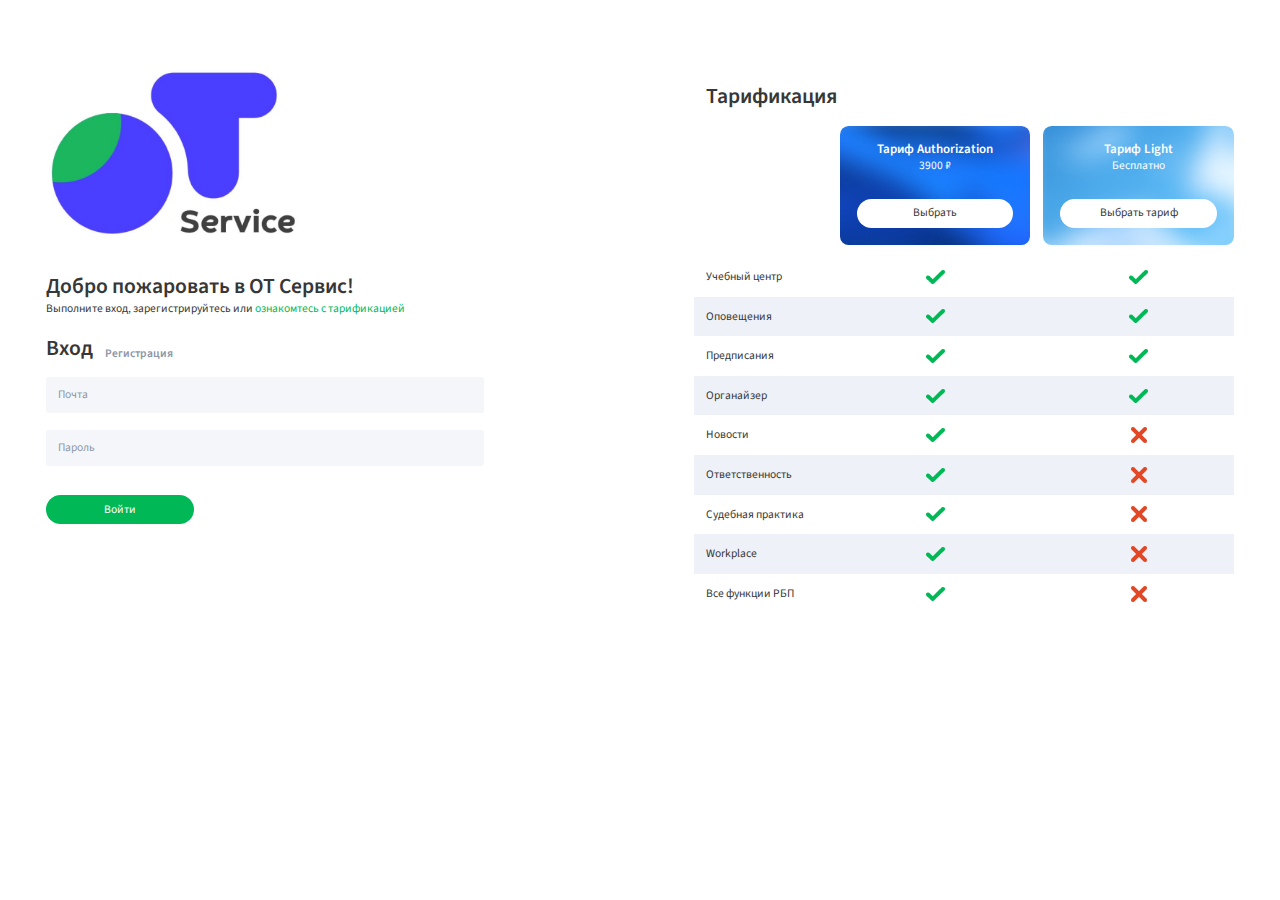
==== commit fde7d599: "commit 2" ====
--- a/index.html
+++ b/index.html
@@ -17,47 +17,50 @@
 							<div class="container">
 								<div class="start-page__row">
 									<section class="authorization">
-										<a href="home.html" class="authorization__logo">
-											<img src="img/Authorization/logo.png" alt="">
-										</a>
-										<h1 class="authorization__title">Добро пожаровать в ОТ Сервис!</h1>
-										<div class="authorization__info">Выполните вход, зарегистрируйтесь или <a href="#">ознакомтесь с тарификацией</a></div>
-										<div class="authorization__buttons">
-											<div class="authorization__login active">Вход</div>
-											<div class="authorization__register">Регистрация</div>
-										</div>
-										<div class="authorization__form authorization__form-1">
-											<form action="#" name="login">
-												<div class="authorization__input-email authorization__input">
-													<input type="email" name="email" required>
-													<div class="authorization__placeholder">Почта</div>
-												</div>
-												<div class="authorization__input-password authorization__input">
-													<input type="password" name="password" required>
-													<div class="authorization__placeholder">Пароль</div>
-												</div>
-												<div class="authorization__button"><button name="button" type="submit"><span class="authorization__button_span">Войти</span></button></div>
-											</form>
-										</div>
-										<div class="authorization__form authorization__form-2">
-											<form action="#" name="register">
-												<div class="authorization__input-FIO authorization__input">
-													<input type="text" name="fio">
-													<div class="authorization__placeholder">ФИО</div>
-												</div>
-												<div class="authorization__input-email authorization__input">
-													<input type="email" name="email">
-													<div class="authorization__placeholder">Почта</div>
-												</div>
-												<div class="authorization__input-password authorization__input">
-													<input type="password" name="password">
-													<div class="authorization__placeholder">Пароль</div>
-												</div>
-												<div class="authorization__button">
-													<button name="button" type="submit"><span class="authorization__button_span">Зарегистрироваться</span></button>
-													<span class="authorization__PO">Нажимая эту кнопку я принимаю условия соглашения</span>
-												</div>
-											</form>
+										<div class="authorization__body">
+
+											<a href="home.html" class="authorization__logo">
+												<img src="img/Authorization/logo.png" alt="">
+											</a>
+											<h1 class="authorization__title">Добро пожаровать в ОТ Сервис!</h1>
+											<div class="authorization__info">Выполните вход, зарегистрируйтесь или <a href="#">ознакомтесь с тарификацией</a></div>
+											<div class="authorization__buttons">
+												<div class="authorization__login active">Вход</div>
+												<div class="authorization__register">Регистрация</div>
+											</div>
+											<div class="authorization__form authorization__form-1">
+												<form action="#" name="login">
+													<div class="authorization__input-email authorization__input input-container">
+														<input type="email" name="email" required>
+														<div class="authorization__placeholder">Почта</div>
+													</div>
+													<div class="authorization__input-password authorization__input input-container">
+														<input type="password" name="password" required>
+														<div class="authorization__placeholder">Пароль</div>
+													</div>
+													<div class="authorization__button"><button name="button" type="submit"><span class="authorization__button_span">Войти</span></button></div>
+												</form>
+											</div>
+											<div class="authorization__form authorization__form-2">
+												<form action="#" name="register">
+													<div class="authorization__input-FIO authorization__input input-container">
+														<input type="text" name="fio">
+														<div class="authorization__placeholder">ФИО</div>
+													</div>
+													<div class="authorization__input-email authorization__input input-container">
+														<input type="email" name="email">
+														<div class="authorization__placeholder">Почта</div>
+													</div>
+													<div class="authorization__input-password authorization__input input-container">
+														<input type="password" name="password">
+														<div class="authorization__placeholder">Пароль</div>
+													</div>
+													<div class="authorization__button">
+														<button name="button" type="submit"><span class="authorization__button_span">Зарегистрироваться</span></button>
+														<span class="authorization__PO">Нажимая эту кнопку я принимаю условия соглашения</span>
+													</div>
+												</form>
+											</div>
 										</div>
 									</section>
 									<section class="tariff">
@@ -66,7 +69,7 @@
 											<div class="tariff__grid">
 		
 												<div class="tariff__column"></div>
-												<div class="tariff__column tariff__costil-time">
+												<div class="tariff__column">
 													<div class="tariff__head-item tariff__head-item-1">
 														<div class="tariff__name">Тариф Authorization</div>
 														<div class="tariff__price">3900 ₽</div>
@@ -82,39 +85,39 @@
 												</div>
 		
 												<div class="tariff__column">Учебный центр</div>
-												<div class="tariff__icon tariff__column tariff__costil-time"><img src="img/Authorization/Vector.png" alt=""></div>
+												<div class="tariff__icon tariff__column"><img src="img/Authorization/Vector.png" alt=""></div>
 												<div class="tariff__icon tariff__column"><img src="img/Authorization/Vector.png" class="" alt=""></div>
 		
 												<div class="tariff__column">Оповещения</div>
-												<div class="tariff__icon tariff__column tariff__costil-time"><img src="img/Authorization/Vector.png" alt=""></div>
+												<div class="tariff__icon tariff__column"><img src="img/Authorization/Vector.png" alt=""></div>
 												<div class="tariff__icon tariff__column"><img src="img/Authorization/Vector.png" class="" alt=""></div>
 		
 												<div class="tariff__column">Предписания</div>
-												<div class="tariff__icon tariff__column tariff__costil-time"><img src="img/Authorization/Vector.png" alt=""></div>
+												<div class="tariff__icon tariff__column"><img src="img/Authorization/Vector.png" alt=""></div>
 												<div class="tariff__icon tariff__column"><img src="img/Authorization/Vector.png" class="" alt=""></div>
 		
 												<div class="tariff__column">Органайзер</div>
-												<div class="tariff__icon tariff__column tariff__costil-time"><img src="img/Authorization/Vector.png" alt=""></div>
+												<div class="tariff__icon tariff__column"><img src="img/Authorization/Vector.png" alt=""></div>
 												<div class="tariff__icon tariff__column"><img src="img/Authorization/Vector.png" class="" alt=""></div>
 		
 												<div class="tariff__column">Новости</div>
-												<div class="tariff__icon tariff__column tariff__costil-time"><img src="img/Authorization/Vector.png" alt=""></div>
+												<div class="tariff__icon tariff__column"><img src="img/Authorization/Vector.png" alt=""></div>
 												<div class="tariff__icon tariff__column"><img src="img/Authorization/Vector-1.png" class="" alt=""></div>
 		
 												<div class="tariff__column">Ответственность</div>
-												<div class="tariff__icon tariff__column tariff__costil-time"><img src="img/Authorization/Vector.png" alt=""></div>
+												<div class="tariff__icon tariff__column"><img src="img/Authorization/Vector.png" alt=""></div>
 												<div class="tariff__icon tariff__column"><img src="img/Authorization/Vector-1.png" class="" alt=""></div>
 		
 												<div class="tariff__column">Судебная практика</div>
-												<div class="tariff__icon tariff__column tariff__costil-time"><img src="img/Authorization/Vector.png" alt=""></div>
+												<div class="tariff__icon tariff__column"><img src="img/Authorization/Vector.png" alt=""></div>
 												<div class="tariff__icon tariff__column"><img src="img/Authorization/Vector-1.png" class="" alt=""></div>
 		
 												<div class="tariff__column">Workplace</div>
-												<div class="tariff__icon tariff__column tariff__costil-time"><img src="img/Authorization/Vector.png" alt=""></div>
+												<div class="tariff__icon tariff__column"><img src="img/Authorization/Vector.png" alt=""></div>
 												<div class="tariff__icon tariff__column"><img src="img/Authorization/Vector-1.png" class="" alt=""></div>
 		
 												<div class="tariff__column">Все функции РБП</div>
-												<div class="tariff__icon tariff__column tariff__costil-time"><img src="img/Authorization/Vector.png" alt=""></div>
+												<div class="tariff__icon tariff__column"><img src="img/Authorization/Vector.png" alt=""></div>
 												<div class="tariff__icon tariff__column"><img src="img/Authorization/Vector-1.png" class="" alt=""></div>
 		
 												
--- a/css/style.css
+++ b/css/style.css
@@ -344,84 +344,52 @@
   aspect-ratio: 39/24;
 }
 
-.modal-for-company {
-  position: absolute;
-  z-index: 100;
+.input-container {
+  height: 4.8rem;
+  position: relative;
+}
+.input-container input {
+  width: 100%;
+  height: 100%;
+  background: #F5F6FA;
+  border-radius: 0.4rem;
+  padding: 2rem 0 0.8rem 1.6rem;
+  transition: background 0.2s;
+}
+.input-container input:hover {
+  background: #EFF1F8;
+}
+.input-container input:focus {
+  background: #EFF1F8;
+  border-bottom: 0.2rem solid #00B856;
+}
+.input-container input:disabled {
+  background: #F5F6FA;
+  color: #D7DCED;
+}
+.input-container input:disabled + .placeholder {
+  color: #D7DCED;
+}
+.input-container input.error {
+  border-bottom: 0.2rem solid #E24826;
+}
+.input-container div {
+  position: absolute;
+  left: 1.6rem;
   top: 50%;
-  left: 50%;
-  transform: translate(-50%, -50%);
-  background: white;
-}
-.modal-for-company__body {
-  width: 65.6rem;
-  border: 1px solid #000;
-  border-radius: 1.2rem;
-  overflow: hidden;
-}
-.modal-for-company__header {
-  display: flex;
-  align-items: center;
-  justify-content: space-between;
-  height: 7.2rem;
-  border-bottom: 0.1rem solid #000;
-  padding: 0 2.4rem;
-  margin-bottom: 4rem;
-}
-.modal-for-company__close {
-  cursor: pointer;
-  width: 3.4rem;
-  height: 3.4rem;
-  padding: 0.5rem;
-  transform: translateX(0.5rem);
-}
-.modal-for-company__close img {
-  width: 100%;
-  height: 100%;
-  -o-object-fit: contain;
-     object-fit: contain;
-}
-.modal-for-company__main {
-  text-align: center;
-  padding: 0 2.4rem;
-}
-.modal-for-company__title {
-  margin-bottom: 2.4rem;
-}
-.modal-for-company__button {
-  width: 29.2rem;
-  height: 4rem;
-  margin: auto;
-  margin-bottom: 1.6rem;
-}
-.modal-for-company__info {
-  font-size: 1.4rem;
-  margin-bottom: 2.4rem;
-}
-.modal-for-company__input-container {
-  margin-bottom: 2rem;
-}
-.modal-for-company__input-container input {
-  width: 29.2rem;
-  height: 4.8rem;
-  border: 1px solid #000;
-  padding: 0 1.4rem;
-  border: 0.4rem;
-  background: #F5F6FA;
-}
-.modal-for-company__input-container input::-moz-placeholder {
-  color: #8D96A5;
-}
-.modal-for-company__input-container input:-ms-input-placeholder {
-  color: #8D96A5;
-}
-.modal-for-company__input-container input::placeholder {
-  color: #8D96A5;
-}
-.modal-for-company__submit-button {
-  width: 14rem;
-  height: 4rem;
-  margin: auto;
-  margin-bottom: 2.4rem;
+  transform: translateY(-50%);
+  color: #8D96A5;
+  transition: 0.2s;
+  -webkit-user-select: none;
+     -moz-user-select: none;
+      -ms-user-select: none;
+          user-select: none;
+  pointer-events: none;
+}
+.input-container div.active {
+  top: 0.4rem;
+  transform: none;
+  font-size: 1.2rem;
 }
 
 .main-authorization {
@@ -436,13 +404,15 @@
 }
 .start-page__row {
   display: flex;
-}
-.start-page__row > section {
-  flex: 0 1 50%;
+  justify-content: space-between;
+}
+.start-page .container {
+  max-width: 169rem;
+  padding: 0 2rem;
 }
 
 .authorization {
-  padding: 9rem 0 0 15.5rem;
+  padding-top: 9rem;
 }
 .authorization__logo {
   width: 35rem;
@@ -476,7 +446,7 @@
   margin-bottom: 2.5rem;
 }
 .authorization__buttons > div.active {
-  font-size: 30px;
+  font-size: 3rem;
   color: #373737;
 }
 .authorization__login {
@@ -504,7 +474,7 @@
   margin-bottom: 4rem;
 }
 .authorization__input-password, .authorization__input-FIO, .authorization__input-email {
-  width: 60rem;
+  width: 60.8rem;
   height: 5rem;
   position: relative;
 }
@@ -529,41 +499,16 @@
 .authorization__PO {
   font-size: 1.4rem;
 }
-.authorization input {
-  width: 100%;
-  height: 100%;
-  background: #F5F6FA;
-  border-radius: 0.4rem;
-  padding: 2rem 0 0.8rem 1.6rem;
-  position: relative;
-}
-.authorization__placeholder {
-  position: absolute;
+.authorization__error {
+  font-size: 1.4rem;
+  color: #E24826;
+  position: absolute;
+  bottom: -1.7rem;
   left: 1.6rem;
-  top: 50%;
-  transform: translateY(-50%);
-  color: #8D96A5;
-  transition: 0.2s;
-  -webkit-user-select: none;
-     -moz-user-select: none;
-      -ms-user-select: none;
-          user-select: none;
-  pointer-events: none;
-}
-.authorization__placeholder.active {
-  top: 0.4rem;
-  transform: none;
-  font-size: 1.2rem;
-}
-.authorization__error {
-  font-size: 1.7rem;
-  color: red;
-  margin-bottom: 0.5rem;
-  width: 60rem;
 }
 
 .tariff {
-  padding: 12rem 0rem 0;
+  padding-top: 12rem;
 }
 .tariff__body {
   width: 75rem;
@@ -630,8 +575,12 @@
 .tariff__grid > div:nth-child(6n+9), .tariff__grid > div:nth-child(6n+8), .tariff__grid > div:nth-child(6n+7) {
   background: #EFF1F8;
 }
-.tariff__costil-time {
+.tariff__grid > div:nth-child(3n+2) {
   padding-right: 1.8rem;
+}
+.tariff__grid > div:nth-child(3n+4) {
+  justify-content: flex-start;
+  padding-left: 1.6rem;
 }
 .header-home {
   position: fixed;
@@ -924,6 +873,7 @@
 .user-tariff__name {
   font-weight: 900;
   font-size: 4.8rem;
+  font-size: calc(20px + 28 * ((100vw - 320px) / 1600));
   margin-bottom: 1.3rem;
 }
 .user-tariff__time {
@@ -1240,18 +1190,22 @@
 .profile__title {
   margin-bottom: 3rem;
 }
-.personal-settings .profile__item-body {
+.personal-settings__body {
   display: flex;
   flex-direction: column;
   align-self: stretch;
-}
-.personal-settings .profile__item-body .personal-settings__info, .personal-settings .profile__item-body .personal-settings__avatar, .personal-settings .profile__item-body #changePersonalData {
+  height: 43.6rem;
+}
+.personal-settings__body .personal-settings__info, .personal-settings__body .personal-settings__avatar, .personal-settings__body #changePersonalData {
+  display: block;
+}
+.personal-settings__body.active {
+  height: auto;
+}
+.personal-settings__body.active .personal-settings__info, .personal-settings__body.active .personal-settings__avatar, .personal-settings__body.active #changePersonalData {
   display: none;
 }
-.personal-settings__body.active {
-  aspect-ratio: 390/436;
-}
-.personal-settings__body.active .personal-settings__info, .personal-settings__body.active .personal-settings__avatar, .personal-settings__body.active #changePersonalData {
+.personal-settings__body.active .personal-settings__form-container {
   display: block;
 }
 .personal-settings__input-avatar {
@@ -1323,9 +1277,6 @@
   height: 100%;
   display: none;
 }
-.personal-settings__form-container.active {
-  display: block;
-}
 .personal-settings__form {
   height: 100%;
   display: flex;
@@ -1351,12 +1302,15 @@
 .password-settings__body {
   display: flex;
   flex-direction: column;
-  aspect-ratio: 390/436;
+  height: 43.6rem;
 }
 .password-settings__body .password-settings__info, .password-settings__body #changePassword {
+  display: block;
+}
+.password-settings__body.active .password-settings__info, .password-settings__body.active #changePassword {
   display: none;
 }
-.password-settings__body.active .password-settings__info, .password-settings__body.active #changePassword {
+.password-settings__body.active .password-settings__form-container {
   display: block;
 }
 .password-settings__title {
@@ -1377,30 +1331,32 @@
   height: 100%;
   display: none;
 }
-.password-settings__form-container.active {
-  display: block;
-}
 .password-settings__form {
   height: 100%;
   display: flex;
   flex-direction: column;
+}
+.password-settings__form > * {
+  flex: 0 0 auto;
 }
 .password-settings__input-container {
   margin-bottom: 2.4rem;
 }
 .password-settings__input-container input {
   width: 100%;
-  height: 4.8rem;
   padding: 0 1.6rem;
   background: #F5F6FA;
   border-radius: 0.4rem;
 }
 .password-settings__input-container_1 {
-  flex: 1 1 auto;
+  flex: 1 0 auto;
+}
+.password-settings__input-container_1 input {
+  height: 4.8rem;
 }
 
 .company-settings .profile__item-body {
-  aspect-ratio: 804/436;
+  height: 43.6rem;
   padding: 0rem;
 }
 .company-settings .profile__item-body-body {
@@ -1464,6 +1420,7 @@
 }
 .company-settings__icon {
   cursor: pointer;
+  border: 1px solid #000;
   width: 4rem;
   height: 4rem;
   padding: 1rem;
@@ -1555,6 +1512,12 @@
   margin-left: 10rem;
   color: #8D96A5;
   position: relative;
+}
+.specialist-settings__select-container.active .specialist-settings__ul {
+  display: block;
+}
+.specialist-settings__select-container.active .specialist-settings__button::after {
+  transform: translate(0, -50%) rotate(180deg);
 }
 .specialist-settings__items {
   align-items: center;
@@ -1621,17 +1584,11 @@
   background: url("../../img/profile/chevron-down.svg") 50%/100% no-repeat;
   pointer-events: none;
 }
-.specialist-settings__button.active::after {
-  transform: translate(0, -50%) rotate(180deg);
-}
 .specialist-settings__ul {
   position: absolute;
   width: 100%;
   cursor: pointer;
   display: none;
-}
-.specialist-settings__ul.active {
-  display: block;
 }
 .specialist-settings__li {
   border: 0.1rem solid #8D96A5;
@@ -1687,4 +1644,89 @@
 }
 .specialist-settings__a {
   display: inline-block;
+}
+
+.modal-for-company {
+  display: none;
+  position: absolute;
+  z-index: 100;
+  top: 50%;
+  left: 50%;
+  transform: translate(-50%, -50%);
+  background: white;
+}
+.modal-for-company__body {
+  width: 65.6rem;
+  border: 1px solid #000;
+  border-radius: 1.2rem;
+  overflow: hidden;
+}
+.modal-for-company__header {
+  display: flex;
+  align-items: center;
+  justify-content: space-between;
+  height: 7.2rem;
+  border-bottom: 0.1rem solid #000;
+  padding: 0 2.4rem;
+  margin-bottom: 4rem;
+}
+.modal-for-company__close {
+  cursor: pointer;
+  width: 3.4rem;
+  height: 3.4rem;
+  padding: 0.5rem;
+  transform: translateX(0.5rem);
+}
+.modal-for-company__close img {
+  width: 100%;
+  height: 100%;
+  -o-object-fit: contain;
+     object-fit: contain;
+}
+.modal-for-company__main {
+  text-align: center;
+  padding: 0 2.4rem;
+}
+.modal-for-company__title {
+  margin-bottom: 2.4rem;
+}
+.modal-for-company__button {
+  width: 29.2rem;
+  height: 4rem;
+  margin: auto;
+  margin-bottom: 1.6rem;
+}
+.modal-for-company__info {
+  font-size: 1.4rem;
+  margin-bottom: 2.4rem;
+}
+.modal-for-company__input-container {
+  margin-bottom: 2rem;
+}
+.modal-for-company__input-container input {
+  width: 29.2rem;
+  height: 4.8rem;
+  border: 1px solid #000;
+  padding: 0 1.4rem;
+  border: 0.4rem;
+  background: #F5F6FA;
+}
+.modal-for-company__input-container input::-moz-placeholder {
+  color: #8D96A5;
+}
+.modal-for-company__input-container input:-ms-input-placeholder {
+  color: #8D96A5;
+}
+.modal-for-company__input-container input::placeholder {
+  color: #8D96A5;
+}
+.modal-for-company__submit-button {
+  width: 14rem;
+  height: 4rem;
+  margin: auto;
+  margin-bottom: 2.4rem;
+}
+
+.modal-for-company.active {
+  display: block;
 }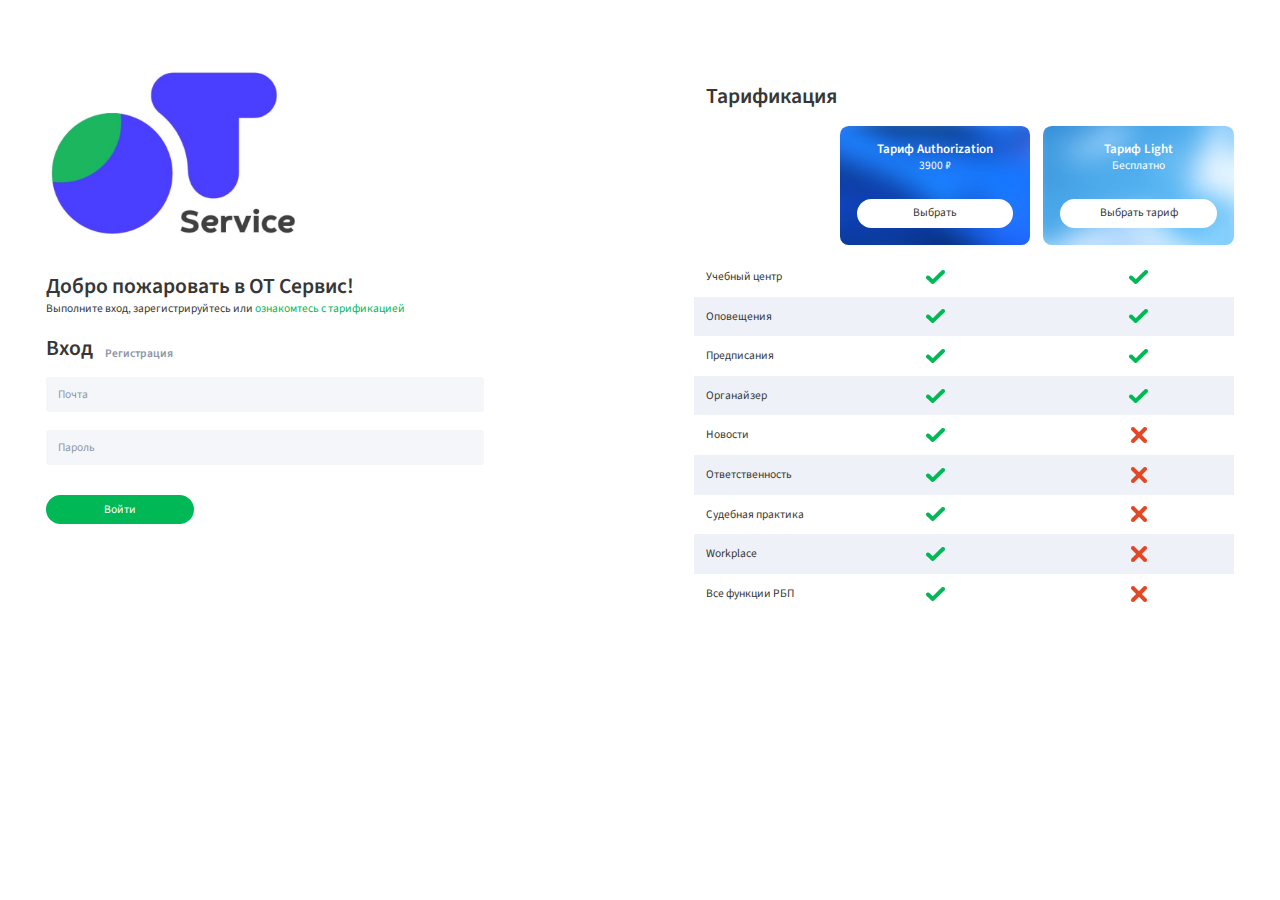
==== commit 283c601f: "commit 4" ====
--- a/index.html
+++ b/index.html
@@ -134,6 +134,7 @@
 		</div>
 
 		<script src="https://cdn.jsdelivr.net/npm/swiper@8/swiper-bundle.min.js"></script>
-		<script src="js/script.js"></script>
+		<script src="js/input.js"></script>
+		<script src="js/authorization.js"></script>
 	</body>
 </html>--- a/css/style.css
+++ b/css/style.css
@@ -345,12 +345,12 @@
 }
 
 .input-container {
+  position: relative;
+}
+.input-container input {
+  width: 100%;
+  height: 100%;
   height: 4.8rem;
-  position: relative;
-}
-.input-container input {
-  width: 100%;
-  height: 100%;
   background: #F5F6FA;
   border-radius: 0.4rem;
   padding: 2rem 0 0.8rem 1.6rem;
@@ -392,6 +392,148 @@
   font-size: 1.2rem;
 }
 
+.click-icon {
+  cursor: pointer;
+  width: 4rem;
+  height: 4rem;
+  padding: 1rem;
+  transform: translate(1rem, 0);
+}
+.click-icon img {
+  width: 100%;
+  height: 100%;
+  -o-object-fit: contain;
+     object-fit: contain;
+}
+
+.default-select {
+  position: relative;
+}
+.default-select .select__button {
+  display: block;
+  position: relative;
+  width: 100%;
+  height: 4.8rem;
+  background-color: #F5F6FA;
+  border-radius: 0.4rem;
+  padding: 2rem 0 0.8rem 1.6rem;
+  text-align: left;
+  color: #8D96A5;
+}
+.default-select .select__button span {
+  color: #373737;
+}
+.default-select .select__button::after {
+  content: "";
+  position: absolute;
+  right: 0.8rem;
+  top: 50%;
+  transform: translate(0, -50%);
+  width: 2.4rem;
+  height: 2.4rem;
+  background: url("../img/all/grayArrowDown.svg") 50%/100% no-repeat;
+  pointer-events: none;
+}
+.default-select .select__button:hover {
+  background: #EFF1F8;
+}
+.default-select .select__button:hover::after {
+  background-image: url("../img/all/blackArrowDown.svg");
+}
+.default-select .select__button:disabled {
+  background: #F5F6FA;
+  color: #D7DCED;
+}
+.default-select .select__button:disabled + .placeholder {
+  color: #D7DCED;
+}
+.default-select .select__button div {
+  position: absolute;
+  left: 1.6rem;
+  top: 50%;
+  transform: translateY(-50%);
+  color: #8D96A5;
+  -webkit-user-select: none;
+     -moz-user-select: none;
+      -ms-user-select: none;
+          user-select: none;
+  pointer-events: none;
+}
+.default-select .select__button div.active {
+  top: 0.4rem;
+  transform: none;
+  font-size: 1.2rem;
+}
+.default-select .select__ul {
+  cursor: pointer;
+  height: 19.1rem;
+  overflow-x: hidden;
+  overflow-y: scroll;
+  background: #F5F6FA;
+  -moz-text-align-last: left;
+       text-align-last: left;
+}
+.default-select .select__ul::-webkit-scrollbar {
+  width: 0.4rem;
+}
+.default-select .select__ul::-webkit-scrollbar-thumb {
+  border-radius: 0.7rem;
+  background-color: #00B856;
+}
+.default-select .select__ul-container {
+  position: absolute;
+  width: 100%;
+  top: calc(100% + 1.2rem);
+  display: none;
+  border-radius: 0.4rem;
+  overflow: hidden;
+}
+.default-select .select__li {
+  height: 4.8rem;
+  padding: 0 1.6rem;
+  display: flex;
+  align-items: center;
+  color: #8D96A5;
+}
+.default-select .select__li:hover {
+  color: #373737;
+  background-color: #EFF1F8;
+}
+.default-select .select__li.active {
+  color: #373737;
+  background-color: #EFF1F8;
+}
+.default-select .select__input {
+  display: none;
+}
+
+.default-select.active .select__ul-container {
+  display: block;
+}
+.default-select.active .select__button {
+  background: #EFF1F8;
+  border-bottom: 0.2rem solid #00B856;
+}
+.default-select.active .select__button::after {
+  background-image: url("../img/all/blackArrowUp.svg");
+}
+
+.ibg {
+  background-position: center;
+  background-size: cover;
+  background-repeat: no-repeat;
+  position: relative;
+}
+.ibg img {
+  width: 0;
+  height: 0;
+  position: absolute;
+  top: 0;
+  left: 0;
+  opacity: 0;
+  visibility: hidden;
+}
+
 .main-authorization {
   padding: 0;
 }
@@ -804,6 +946,12 @@
 .user-profile__select-container {
   position: relative;
 }
+.user-profile__select-container.active .select__ul {
+  display: block;
+}
+.user-profile__select-container.active .select__button::after {
+  transform: translate(0, -50%) rotate(180deg);
+}
 .user-profile__button {
   display: block;
   position: relative;
@@ -834,9 +982,6 @@
   border-radius: 1rem;
   font-size: 1.8rem;
   display: none;
-}
-.user-profile__ul.active {
-  display: block;
 }
 .user-profile__li {
   border: 0.1rem solid #373737;
@@ -1089,6 +1234,7 @@
      object-fit: cover;
 }
 .swiper1 .swiper-btn-next, .swiper1 .swiper-btn-prev {
+  cursor: pointer;
   position: absolute;
   width: 3.6rem;
   height: 3.6rem;
@@ -1176,7 +1322,6 @@
 }
 .profile__item-body {
   border: 0.1rem solid #EFF1F8;
-  border: 0.1rem solid rgb(145, 12, 123);
   box-shadow: 0px 0px 0.4rem rgba(223, 227, 243, 0.7);
   border-radius: 1.2rem;
   overflow: hidden;
@@ -1336,23 +1481,11 @@
   display: flex;
   flex-direction: column;
 }
-.password-settings__form > * {
-  flex: 0 0 auto;
-}
 .password-settings__input-container {
   margin-bottom: 2.4rem;
 }
-.password-settings__input-container input {
-  width: 100%;
-  padding: 0 1.6rem;
-  background: #F5F6FA;
-  border-radius: 0.4rem;
-}
-.password-settings__input-container_1 {
-  flex: 1 0 auto;
-}
-.password-settings__input-container_1 input {
-  height: 4.8rem;
+.password-settings__inputs {
+  flex: 1 1 auto;
 }
 
 .company-settings .profile__item-body {
@@ -1384,21 +1517,17 @@
   border: 0.1rem solid #00B856;
 }
 .company-settings__item-body {
-  padding: 2.4rem 2.4rem 2.4rem 1.7rem;
+  padding: 1.6rem 2.4rem 1.6rem 1.6rem;
   height: 100%;
   display: flex;
   align-items: center;
 }
 .company-settings__left {
-  flex: 0 1 21.1rem;
+  flex: 0 1 21.2rem;
   height: 4.6rem;
+  height: 100%;
   margin-right: 2.4rem;
-}
-.company-settings__left img {
-  width: 100%;
-  height: 100%;
-  -o-object-fit: cover;
-     object-fit: cover;
+  background-size: contain;
 }
 .company-settings__middle {
   flex: 1 1 auto;
@@ -1418,21 +1547,7 @@
   display: flex;
   align-self: flex-start;
 }
-.company-settings__icon {
-  cursor: pointer;
-  border: 1px solid #000;
-  width: 4rem;
-  height: 4rem;
-  padding: 1rem;
-  transform: translate(1rem, 0);
-}
-.company-settings__icon img {
-  width: 100%;
-  height: 100%;
-  -o-object-fit: contain;
-     object-fit: contain;
-}
-.company-settings__icon:nth-child(1) {
+.company-settings__edit {
   margin-right: 2rem;
 }
 .company-settings *::-webkit-scrollbar {
@@ -1538,18 +1653,7 @@
   padding: 0 1.6rem;
 }
 .specialist-settings__delete {
-  cursor: pointer;
-  width: 4rem;
-  height: 4rem;
-  padding: 1rem;
-  transform: translate(1rem, 0);
   opacity: 0;
-}
-.specialist-settings__delete img {
-  width: 100%;
-  height: 100%;
-  -o-object-fit: contain;
-     object-fit: contain;
 }
 .specialist-settings__item {
   padding: 0 2.4rem;
@@ -1646,7 +1750,7 @@
   display: inline-block;
 }
 
-.modal-for-company {
+.modal-for-delete {
   display: none;
   position: absolute;
   z-index: 100;
@@ -1655,78 +1759,114 @@
   transform: translate(-50%, -50%);
   background: white;
 }
-.modal-for-company__body {
+.modal-for-delete__body {
   width: 65.6rem;
-  border: 1px solid #000;
   border-radius: 1.2rem;
   overflow: hidden;
 }
-.modal-for-company__header {
+.modal-for-delete__header {
   display: flex;
   align-items: center;
   justify-content: space-between;
   height: 7.2rem;
-  border-bottom: 0.1rem solid #000;
+  border-bottom: 0.1rem solid #EFF1F8;
   padding: 0 2.4rem;
   margin-bottom: 4rem;
 }
-.modal-for-company__close {
+.modal-for-delete__close {
   cursor: pointer;
   width: 3.4rem;
   height: 3.4rem;
   padding: 0.5rem;
   transform: translateX(0.5rem);
 }
-.modal-for-company__close img {
+.modal-for-delete__close img {
   width: 100%;
   height: 100%;
   -o-object-fit: contain;
      object-fit: contain;
 }
-.modal-for-company__main {
+.modal-for-delete__main {
   text-align: center;
   padding: 0 2.4rem;
 }
-.modal-for-company__title {
+.modal-for-delete__title {
   margin-bottom: 2.4rem;
 }
-.modal-for-company__button {
+.modal-for-delete__button {
   width: 29.2rem;
   height: 4rem;
   margin: auto;
   margin-bottom: 1.6rem;
 }
-.modal-for-company__info {
+.modal-for-delete__info {
   font-size: 1.4rem;
   margin-bottom: 2.4rem;
 }
-.modal-for-company__input-container {
-  margin-bottom: 2rem;
-}
-.modal-for-company__input-container input {
+.modal-for-delete__input-container {
   width: 29.2rem;
-  height: 4.8rem;
-  border: 1px solid #000;
-  padding: 0 1.4rem;
-  border: 0.4rem;
-  background: #F5F6FA;
-}
-.modal-for-company__input-container input::-moz-placeholder {
-  color: #8D96A5;
-}
-.modal-for-company__input-container input:-ms-input-placeholder {
-  color: #8D96A5;
-}
-.modal-for-company__input-container input::placeholder {
-  color: #8D96A5;
-}
-.modal-for-company__submit-button {
+  margin: 0 auto 2rem;
+}
+.modal-for-delete__submit-button {
   width: 14rem;
   height: 4rem;
   margin: auto;
   margin-bottom: 2.4rem;
 }
 
-.modal-for-company.active {
+.modal-for-delete.active {
+  display: block;
+}
+
+.modal-for-edit {
+  display: none;
+  position: absolute;
+  z-index: 100;
+  top: 50%;
+  left: 50%;
+  transform: translate(-50%, -50%);
+}
+.modal-for-edit__body {
+  background: white;
+  width: 65.6rem;
+  border-radius: 1.2rem;
+}
+.modal-for-edit__header {
+  display: flex;
+  align-items: center;
+  justify-content: space-between;
+  height: 7.2rem;
+  border-bottom: 0.1rem solid #EFF1F8;
+  padding: 0 2.4rem;
+}
+.modal-for-edit__close {
+  cursor: pointer;
+  width: 3.4rem;
+  height: 3.4rem;
+  padding: 0.5rem;
+  transform: translateX(0.5rem);
+}
+.modal-for-edit__close img {
+  width: 100%;
+  height: 100%;
+  -o-object-fit: contain;
+     object-fit: contain;
+}
+.modal-for-edit__main {
+  text-align: center;
+  padding: 2.4rem;
+}
+.modal-for-edit__input-container {
+  margin-bottom: 2.4rem;
+}
+.modal-for-edit__submit-button {
+  width: 14rem;
+  height: 4rem;
+}
+.modal-for-edit__select-container {
+  margin-bottom: 2.4rem;
+}
+
+.modal-for-edit.active {
   display: block;
 }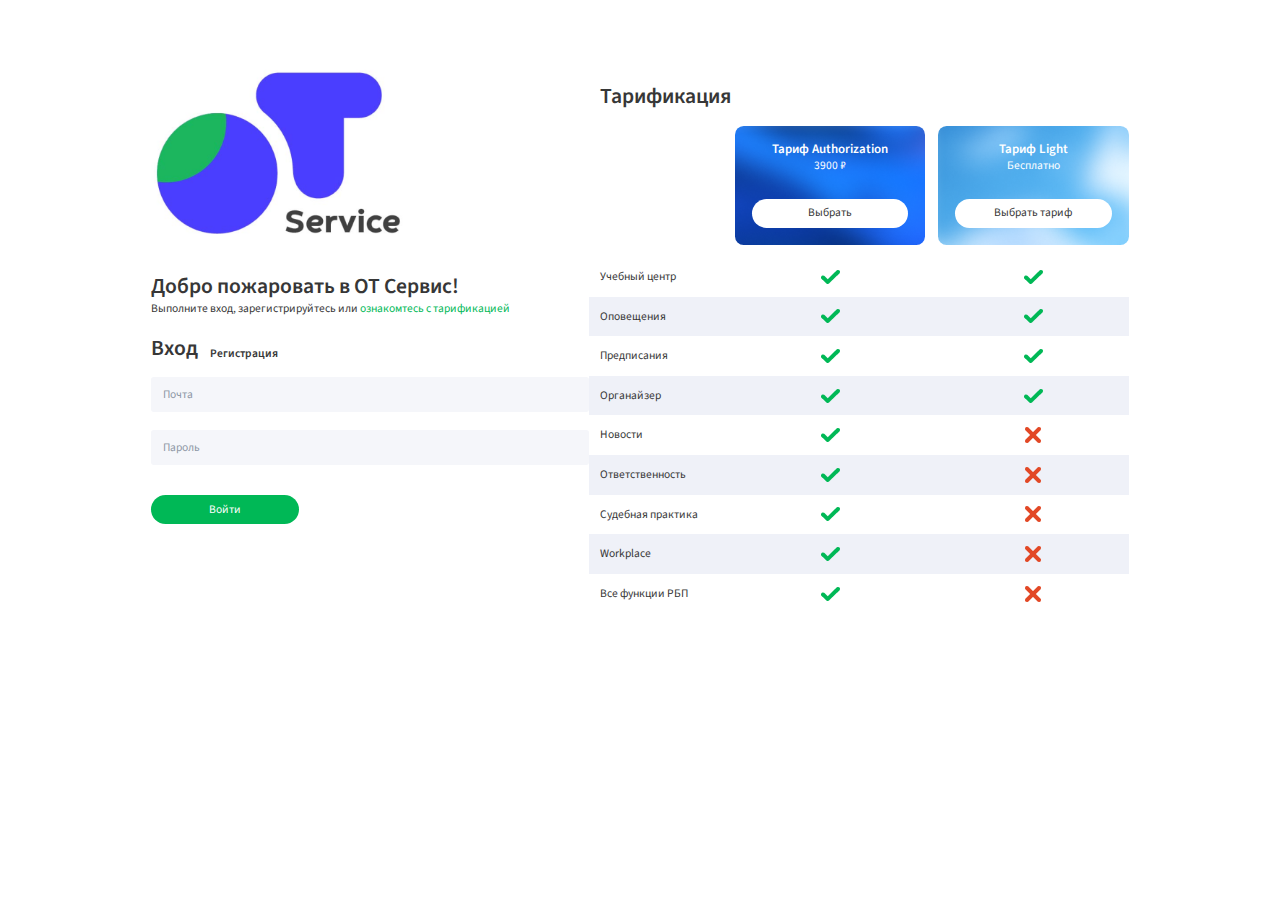
==== commit 1217ff69: "hz" ====
--- a/index.html
+++ b/index.html
@@ -134,7 +134,6 @@
 		</div>
 
 		<script src="https://cdn.jsdelivr.net/npm/swiper@8/swiper-bundle.min.js"></script>
-		<script src="js/input.js"></script>
-		<script src="js/authorization.js"></script>
+		<script type="module" src="js/authorization.js"></script>
 	</body>
 </html>--- a/css/style.css
+++ b/css/style.css
@@ -153,7 +153,7 @@
   font-weight: normal;
   font-style: normal;
 }
-.swiper1 .swiper-btn-next, .swiper1 .swiper-btn-prev, .user-tariff__button, .tariff__grid > div:nth-child(n+4), .tariff__buy, .authorization__button button, .post__type, .button-2, .button {
+.detailed-new__prev-button, .detailed-new__next-button, .swiper1 .swiper-btn-next, .swiper1 .swiper-btn-prev, .user-tariff__button, .tariff__grid > div:nth-child(n+4), .tariff__buy, .authorization__button button, .post__type, .button-2, .button {
   display: flex;
   justify-content: center;
   align-items: center;
@@ -161,6 +161,7 @@
 
 * {
   font-size: 1.6rem;
+  color: #373737;
 }
 
 *::-webkit-scrollbar {
@@ -198,6 +199,11 @@
   height: 100%;
   overflow-y: scroll;
   overflow-x: hidden;
+  display: flex;
+  flex-direction: column;
+}
+.main article {
+  flex: 1 1 auto;
 }
 
 .footer {
@@ -218,7 +224,7 @@
   height: 4rem;
   margin-right: 3.2rem;
 }
-.footer__visionzero img {
+.footer__visionzero img, .footer__visionzero svg {
   width: 100%;
   height: 100%;
   -o-object-fit: contain;
@@ -242,6 +248,7 @@
 .title {
   font-size: 3rem;
   font-weight: 600;
+  color: #373737;
 }
 
 .h2 {
@@ -251,6 +258,7 @@
 
 .path {
   color: #8D96A5;
+  margin-bottom: 1.6rem;
 }
 
 .button {
@@ -295,7 +303,7 @@
   display: block;
   position: relative;
 }
-.post__preview img {
+.post__preview img, .post__preview svg {
   width: 100%;
   height: 100%;
   -o-object-fit: cover;
@@ -382,7 +390,6 @@
   transition: 0.2s;
   -webkit-user-select: none;
      -moz-user-select: none;
-      -ms-user-select: none;
           user-select: none;
   pointer-events: none;
 }
@@ -390,20 +397,6 @@
   top: 0.4rem;
   transform: none;
   font-size: 1.2rem;
-}
-
-.click-icon {
-  cursor: pointer;
-  width: 4rem;
-  height: 4rem;
-  padding: 1rem;
-  transform: translate(1rem, 0);
-}
-.click-icon img {
-  width: 100%;
-  height: 100%;
-  -o-object-fit: contain;
-     object-fit: contain;
 }
 
 .default-select {
@@ -455,7 +448,6 @@
   color: #8D96A5;
   -webkit-user-select: none;
      -moz-user-select: none;
-      -ms-user-select: none;
           user-select: none;
   pointer-events: none;
 }
@@ -518,6 +510,24 @@
   background-image: url("../img/all/blackArrowUp.svg");
 }
 
+.prev-title {
+  margin-bottom: 3rem;
+}
+.prev-title a {
+  padding-left: 3.2rem;
+  position: relative;
+}
+.prev-title a::after {
+  content: "";
+  position: absolute;
+  width: 2.4rem;
+  height: 3.8rem;
+  background: url("../../img/News/arrowLeft.svg") 50%/contain no-repeat;
+  top: 50%;
+  left: 0;
+  transform: translate(0, -50%);
+}
+
 .ibg {
   background-position: center;
   background-size: cover;
@@ -562,7 +572,7 @@
   margin: 0 0 5.8rem;
   display: inline-block;
 }
-.authorization__logo img {
+.authorization__logo img, .authorization__logo svg {
   width: 100%;
   height: 100%;
   -o-object-fit: cover;
@@ -596,14 +606,12 @@
   cursor: pointer;
   -webkit-user-select: none;
      -moz-user-select: none;
-      -ms-user-select: none;
           user-select: none;
 }
 .authorization__register {
   cursor: pointer;
   -webkit-user-select: none;
      -moz-user-select: none;
-      -ms-user-select: none;
           user-select: none;
 }
 .authorization__input-email {
@@ -731,7 +739,7 @@
   background: white;
   border-bottom: 0.1rem solid #EFF1F8;
 }
-.header-home img {
+.header-home img, .header-home svg {
   width: 100%;
   height: 100%;
   -o-object-fit: cover;
@@ -765,7 +773,6 @@
   position: relative;
   -webkit-user-select: none;
      -moz-user-select: none;
-      -ms-user-select: none;
           user-select: none;
 }
 .header-user__visible {
@@ -856,6 +863,17 @@
   background-color: white;
   border-right: 0.1rem solid #EFF1F8;
 }
+.aside .container {
+  height: 100%;
+}
+.aside__body {
+  height: 100%;
+}
+.aside__ul {
+  height: 100%;
+  display: flex;
+  flex-direction: column;
+}
 .aside__li {
   position: relative;
   transition: 0.2s;
@@ -871,13 +889,19 @@
   opacity: 0;
   transition: 0.2s;
 }
-.aside__li:hover::after {
+.aside__li:hover span {
+  color: #00B856;
+}
+.aside__li:nth-last-child(1) {
+  margin-top: auto;
+}
+.aside__li.active {
+  background: #EFF1F8;
+}
+.aside__li.active::after {
   opacity: 1;
 }
-.aside__li:hover {
-  background: #EFF1F8;
-}
-.aside__li:hover span {
+.aside__li.active span {
   color: #00B856;
 }
 .aside__a {
@@ -1042,7 +1066,7 @@
   height: 4rem;
   margin: 5.3rem auto 0.6rem;
 }
-.user-test__img img {
+.user-test__img img, .user-test__img svg {
   width: 100%;
   height: 100%;
   -o-object-fit: contain;
@@ -1067,7 +1091,6 @@
 .user-checkbox {
   -webkit-user-select: none;
      -moz-user-select: none;
-      -ms-user-select: none;
           user-select: none;
   padding: 1.6rem;
 }
@@ -1149,7 +1172,7 @@
   display: inline-block;
   vertical-align: middle;
 }
-.alerts__item-icon img {
+.alerts__item-icon img, .alerts__item-icon svg {
   width: 100%;
   height: 100%;
   -o-object-fit: contain;
@@ -1227,7 +1250,7 @@
 .swiper1 .swiper-slide {
   border-radius: 1.2rem;
 }
-.swiper1 .swiper-slide img {
+.swiper1 .swiper-slide img, .swiper1 .swiper-slide svg {
   width: 100%;
   height: 100%;
   -o-object-fit: cover;
@@ -1243,7 +1266,6 @@
   z-index: 110;
   -webkit-user-select: none;
      -moz-user-select: none;
-      -ms-user-select: none;
           user-select: none;
 }
 .swiper1 .swiper-btn-next img, .swiper1 .swiper-btn-prev img {
@@ -1291,19 +1313,19 @@
   bottom: -2.4rem;
 }
 
-.news {
+.pre-news {
   margin-bottom: 4rem;
 }
-.news__header {
+.pre-news__header {
   display: flex;
   justify-content: space-between;
   margin-bottom: 1.6rem;
 }
-.news__link {
+.pre-news__link {
   color: #00B856;
   vertical-align: super;
 }
-.news__items {
+.pre-news__items {
   display: flex;
   justify-content: space-between;
 }
@@ -1329,9 +1351,6 @@
   padding: 2.4rem;
   width: 100%;
 }
-.profile__path {
-  margin-bottom: 1.6rem;
-}
 .profile__title {
   margin-bottom: 3rem;
 }
@@ -1359,7 +1378,7 @@
   position: relative;
   margin-bottom: 2.4rem;
 }
-.personal-settings__input-avatar img {
+.personal-settings__input-avatar img, .personal-settings__input-avatar svg {
   width: 100%;
   height: 100%;
   -o-object-fit: cover;
@@ -1397,7 +1416,7 @@
   height: 14rem;
   margin-bottom: 2.4rem;
 }
-.personal-settings__avatar img {
+.personal-settings__avatar img, .personal-settings__avatar svg {
   width: 100%;
   height: 100%;
   -o-object-fit: cover;
@@ -1547,6 +1566,19 @@
   display: flex;
   align-self: flex-start;
 }
+.company-settings__icon {
+  cursor: pointer;
+  width: 3rem;
+  height: 3rem;
+  padding: 0.5rem;
+  transform: translate(0.5rem);
+}
+.company-settings__icon img, .company-settings__icon svg {
+  width: 100%;
+  height: 100%;
+  -o-object-fit: contain;
+     object-fit: contain;
+}
 .company-settings__edit {
   margin-right: 2rem;
 }
@@ -1566,7 +1598,6 @@
 }
 .specialist-settings__body {
   border: 0.1rem solid #EFF1F8;
-  overflow: hidden;
   box-shadow: 0px 0px 0.4rem rgba(223, 227, 243, 0.7);
   border-radius: 1.2rem;
 }
@@ -1593,13 +1624,6 @@
   position: relative;
 }
 .specialist-settings__search input::-moz-placeholder {
-  color: #8D96A5;
-  position: absolute;
-  right: 4rem;
-  top: 50%;
-  transform: translate(0, -50%);
-}
-.specialist-settings__search input:-ms-input-placeholder {
   color: #8D96A5;
   position: absolute;
   right: 4rem;
@@ -1638,7 +1662,6 @@
   align-items: center;
   -webkit-user-select: none;
      -moz-user-select: none;
-      -ms-user-select: none;
           user-select: none;
 }
 .specialist-settings__first {
@@ -1654,6 +1677,17 @@
 }
 .specialist-settings__delete {
   opacity: 0;
+  cursor: pointer;
+  width: 3rem;
+  height: 3rem;
+  padding: 0.5rem;
+  transform: translate(0.5rem);
+}
+.specialist-settings__delete img, .specialist-settings__delete svg {
+  width: 100%;
+  height: 100%;
+  -o-object-fit: contain;
+     object-fit: contain;
 }
 .specialist-settings__item {
   padding: 0 2.4rem;
@@ -1775,12 +1809,12 @@
 }
 .modal-for-delete__close {
   cursor: pointer;
-  width: 3.4rem;
-  height: 3.4rem;
-  padding: 0.5rem;
-  transform: translateX(0.5rem);
-}
-.modal-for-delete__close img {
+  width: 3.6rem;
+  height: 3.6rem;
+  padding: 0.6rem;
+  transform: translate(0.6rem);
+}
+.modal-for-delete__close img, .modal-for-delete__close svg {
   width: 100%;
   height: 100%;
   -o-object-fit: contain;
@@ -1841,12 +1875,12 @@
 }
 .modal-for-edit__close {
   cursor: pointer;
-  width: 3.4rem;
-  height: 3.4rem;
-  padding: 0.5rem;
-  transform: translateX(0.5rem);
-}
-.modal-for-edit__close img {
+  width: 3.6rem;
+  height: 3.6rem;
+  padding: 0.6rem;
+  transform: translate(0.6rem);
+}
+.modal-for-edit__close img, .modal-for-edit__close svg {
   width: 100%;
   height: 100%;
   -o-object-fit: contain;
@@ -1869,4 +1903,535 @@
 
 .modal-for-edit.active {
   display: block;
+}
+
+.news__title {
+  margin-bottom: 1.6rem;
+}
+.news__tags {
+  display: flex;
+  margin-bottom: 2.4rem;
+}
+.news__tag {
+  cursor: pointer;
+  font-size: 1.4rem;
+  margin-right: 1.2rem;
+}
+.news__tag:last-child {
+  margin-right: 0;
+}
+.news__tag.selected {
+  color: #00B856;
+}
+.news__items {
+  display: flex;
+  flex-wrap: wrap;
+  margin: 0 -1rem;
+}
+.news__items .post {
+  margin-bottom: 2.4rem;
+  flex: 0 1 25%;
+}
+
+.detailed-news__title {
+  margin-bottom: 3rem;
+}
+.detailed-news__title a {
+  padding-left: 3.2rem;
+  position: relative;
+}
+.detailed-news__title a::after {
+  content: "";
+  position: absolute;
+  width: 2.4rem;
+  height: 3.8rem;
+  background: url("../../img/News/arrowLeft.svg") 50%/contain no-repeat;
+  top: 50%;
+  left: 0;
+  transform: translate(0, -50%);
+}
+
+.detailed-new {
+  margin-bottom: 6.5rem;
+  display: flex;
+}
+.detailed-new__left {
+  padding-right: 1.2rem;
+  flex: 0 0 81.6rem;
+}
+.detailed-new__right {
+  padding-left: 1.2rem;
+  flex: 1 1 auto;
+}
+.detailed-new__title {
+  margin-bottom: 0.8rem;
+}
+.detailed-new__date {
+  margin-bottom: 0.8rem;
+}
+.detailed-new__tags {
+  margin-bottom: 0.8rem;
+  color: #8D96A5;
+  display: flex;
+  font-size: 1.4rem;
+}
+.detailed-new__tags > div:first-child {
+  margin-right: 1.2rem;
+}
+.detailed-new__text {
+  margin-top: -2rem;
+  line-height: 2rem;
+  white-space: pre-line;
+}
+.detailed-new__ul {
+  line-height: 2rem;
+}
+.detailed-new__slider {
+  position: relative;
+}
+.detailed-new__slider img, .detailed-new__slider svg {
+  width: 100%;
+  height: 100%;
+  -o-object-fit: cover;
+     object-fit: cover;
+}
+.detailed-new__slide {
+  height: 46.2rem;
+  display: none;
+  margin-bottom: 2.4rem;
+}
+.detailed-new__slide img {
+  border-radius: 0.6rem;
+}
+.detailed-new__slide.active {
+  display: block;
+}
+.detailed-new__slider-minimap {
+  display: flex;
+  overflow-y: hidden;
+  overflow-x: scroll;
+}
+.detailed-new__slider-minimap img, .detailed-new__slider-minimap svg {
+  width: 100%;
+  height: 100%;
+  -o-object-fit: cover;
+     object-fit: cover;
+}
+.detailed-new__slider-minimap img {
+  border-radius: 0.6rem;
+}
+.detailed-new__slider-minimap::-webkit-scrollbar {
+  display: none;
+}
+.detailed-new__slide-mini {
+  flex: 0 0 25.2rem;
+  height: 14.5rem;
+  margin-right: 2.4rem;
+}
+.detailed-new__slide-mini:last-child {
+  margin-right: 0;
+}
+.detailed-new__prev-button, .detailed-new__next-button {
+  cursor: pointer;
+  position: absolute;
+  width: 3.6rem;
+  height: 3.6rem;
+  border-radius: 50%;
+  background: #FFFFFF;
+  z-index: 110;
+  -webkit-user-select: none;
+     -moz-user-select: none;
+          user-select: none;
+}
+.detailed-new__prev-button img, .detailed-new__next-button img {
+  width: 0.8rem;
+  height: 1.4rem;
+}
+.detailed-new__prev-button {
+  left: 1.6rem;
+  top: 50%;
+  transform: translate(0, -50%);
+}
+.detailed-new__next-button {
+  right: 1.6rem;
+  top: 50%;
+  transform: translate(0, -50%);
+}
+
+.more-news__title {
+  margin-bottom: 1.6rem;
+}
+.more-news__items {
+  margin: 0 -1rem;
+  display: flex;
+  flex-wrap: wrap;
+}
+.more-news__items .post {
+  margin-bottom: 2rem;
+  flex: 0 1 25%;
+}
+
+.feedback__title {
+  margin-bottom: 3rem;
+}
+.feedback .poloska {
+  height: 0.1rem;
+  background: #EFF1F8;
+  margin-bottom: 2.4rem;
+}
+
+.ask {
+  padding: 0 2.4rem;
+  border: 0.1rem solid #EFF1F8;
+  margin-bottom: 4rem;
+  box-shadow: 0px 0px 0.4rem rgba(223, 227, 243, 0.7);
+  border-radius: 1.2rem;
+}
+.ask__form {
+  display: none;
+  margin-bottom: 2.4rem;
+}
+.ask__button {
+  display: block;
+  background: #fff;
+  width: 100%;
+  -moz-text-align-last: left;
+       text-align-last: left;
+  padding: 0 3.2rem;
+  height: 7.2rem;
+  font-weight: 600;
+  color: #00B856;
+  position: relative;
+}
+.ask__button::after {
+  content: "";
+  position: absolute;
+  top: 50%;
+  left: 0rem;
+  transform: translate(0, -50%) rotate(180deg);
+  width: 2.4rem;
+  height: 2.4rem;
+  background: url("../img/all/greenArrowUp24x24.svg") 50%/cover no-repeat;
+}
+.ask__input-container {
+  width: 50.4rem;
+  height: 4.8rem;
+  margin-bottom: 2.4rem;
+}
+.ask__textarea-container {
+  margin-bottom: 2.4rem;
+}
+.ask__textarea-container textarea {
+  width: 50.4rem;
+  resize: vertical;
+  padding: 1.4rem 1.6rem;
+}
+.ask__textarea-container textarea::-moz-placeholder {
+  color: #8D96A5;
+}
+.ask__textarea-container textarea::placeholder {
+  color: #8D96A5;
+}
+.ask__img-file-preview-row {
+  display: flex;
+  margin-bottom: 1rem;
+}
+.ask__img-file-preview {
+  cursor: pointer;
+  width: 6.4rem;
+  height: 6.4rem;
+  margin-right: 1.6rem;
+  position: relative;
+}
+.ask__img-file-preview img, .ask__img-file-preview svg {
+  width: 100%;
+  height: 100%;
+  -o-object-fit: cover;
+     object-fit: cover;
+}
+.ask__img-file-preview:last-child {
+  margin-right: 0;
+}
+.ask__img-file-preview::before {
+  content: "";
+  position: absolute;
+  top: 0;
+  left: 0;
+  width: 100%;
+  height: 100%;
+  background: url("../img/Feedback/Rectangle 49.png") 50%/cover no-repeat;
+  display: none;
+}
+.ask__img-file-preview::after {
+  content: "";
+  position: absolute;
+  top: 50%;
+  left: 50%;
+  transform: translate(-50%, -50%);
+  width: 2.5rem;
+  height: 2.5rem;
+  background: url("../img/all/trashWhite24x24.svg") 50%/cover no-repeat;
+  display: none;
+}
+.ask__img-file-preview:hover::after, .ask__img-file-preview:hover::before {
+  display: block;
+}
+.ask__other-file {
+  max-width: 50.4rem;
+  height: 3.2rem;
+  display: flex;
+  align-items: center;
+  padding: 0 0.8rem;
+  background: #F5F6FA;
+  border-radius: 1.2rem;
+  margin-bottom: 1.6rem;
+}
+.ask__icon {
+  width: 1.6rem;
+  height: 1.6rem;
+  margin-right: 0.8rem;
+}
+.ask__icon img, .ask__icon svg {
+  width: 100%;
+  height: 100%;
+  -o-object-fit: contain;
+     object-fit: contain;
+}
+.ask__close {
+  cursor: pointer;
+  width: 2.4rem;
+  height: 2.4rem;
+  padding: 0.4rem;
+  transform: translate(0.4rem);
+}
+.ask__close img, .ask__close svg {
+  width: 100%;
+  height: 100%;
+  -o-object-fit: contain;
+     object-fit: contain;
+}
+.ask__fileinfo {
+  font-size: 1.4rem;
+  flex: 1 1 auto;
+}
+.ask__fileinfo span {
+  font-size: 1.4rem;
+}
+.ask__attach {
+  display: inline-block;
+  vertical-align: middle;
+}
+.ask__attach input {
+  position: absolute;
+  z-index: -112123;
+  width: 0;
+  height: 0;
+  opacity: 0;
+}
+.ask__attach label {
+  display: block;
+  cursor: pointer;
+  width: 2.7rem;
+  height: 2.7rem;
+  padding: 0.45rem;
+  transform: translate(0.45rem);
+  transform: none;
+}
+.ask__attach label img, .ask__attach label svg {
+  width: 100%;
+  height: 100%;
+  -o-object-fit: contain;
+     object-fit: contain;
+}
+.ask__submit {
+  height: 4rem;
+  width: 16.4rem;
+  display: inline-block;
+  margin-right: 2.4rem;
+}
+
+.ask.active .ask__form {
+  display: block;
+}
+.ask.active .ask__button::after {
+  transform: translate(0, -50%);
+}
+
+.reply {
+  padding: 0 2.4rem;
+  border: 0.1rem solid #EFF1F8;
+  margin-bottom: 4rem;
+  box-shadow: 0px 0px 0.4rem rgba(223, 227, 243, 0.7);
+  border-radius: 1.2rem;
+}
+.reply__button {
+  display: block;
+  background: #fff;
+  width: 100%;
+  -moz-text-align-last: left;
+       text-align-last: left;
+  padding: 0 3.2rem;
+  height: 7.2rem;
+  font-weight: 600;
+  color: #00B856;
+  position: relative;
+}
+.reply__button::after {
+  content: "";
+  position: absolute;
+  top: 50%;
+  left: 0rem;
+  transform: translate(0, -50%) rotate(180deg);
+  width: 2.4rem;
+  height: 2.4rem;
+  background: url("../img/all/greenArrowUp24x24.svg") 50%/cover no-repeat;
+}
+.reply__body {
+  display: none;
+}
+.reply__items {
+  display: flex;
+  flex-wrap: wrap;
+  margin: 0 -1.2rem;
+}
+.reply__item {
+  flex: 0 1 50%;
+  padding: 0 1.2rem;
+  margin-bottom: 2.4rem;
+}
+.reply__item-body {
+  display: block;
+  padding: 2.4rem;
+  border: 0.1rem solid #00B856;
+  border-radius: 1.2rem;
+}
+.reply__title {
+  margin-bottom: 1rem;
+}
+.reply__fio, .reply__company, .reply__date {
+  font-size: 1.4rem;
+}
+.reply__fio span, .reply__company span, .reply__date span {
+  font-size: 1.6rem;
+  font-weight: 600;
+}
+.reply__fio {
+  margin-bottom: 1rem;
+}
+.reply__company {
+  margin-bottom: 1rem;
+}
+.reply__date {
+  margin-bottom: 3.2rem;
+  position: relative;
+}
+.reply__date::after {
+  content: "";
+  position: absolute;
+  bottom: -1.6rem;
+  left: 0;
+  width: 100%;
+  height: 0.1em;
+  background: #EFF1F8;
+}
+.reply__reply {
+  font-weight: 600;
+  margin-bottom: 0.8rem;
+}
+.reply__text {
+  line-height: 2rem;
+  margin-bottom: 1.6rem;
+}
+.reply__paperclip {
+  width: 1.8rem;
+  height: 1.8rem;
+  display: inline-block;
+}
+.reply__paperclip img, .reply__paperclip svg {
+  width: 100%;
+  height: 100%;
+  -o-object-fit: contain;
+     object-fit: contain;
+}
+.reply__file-info {
+  display: inline-block;
+  font-size: 1.4rem;
+  color: #8D96A5;
+}
+
+.reply.active .reply__body {
+  display: block;
+}
+.reply.active .reply__button::after {
+  transform: translate(0, -50%);
+}
+
+.unanswered {
+  padding: 0 2.4rem;
+  border: 0.1rem solid #EFF1F8;
+  margin-bottom: 4rem;
+  box-shadow: 0px 0px 0.4rem rgba(223, 227, 243, 0.7);
+  border-radius: 1.2rem;
+}
+.unanswered__button {
+  display: block;
+  background: #fff;
+  width: 100%;
+  -moz-text-align-last: left;
+       text-align-last: left;
+  padding: 0 3.2rem;
+  height: 7.2rem;
+  font-weight: 600;
+  color: #00B856;
+  position: relative;
+}
+.unanswered__button::after {
+  content: "";
+  position: absolute;
+  top: 50%;
+  left: 0rem;
+  transform: translate(0, -50%) rotate(180deg);
+  width: 2.4rem;
+  height: 2.4rem;
+  background: url("../img/all/greenArrowUp24x24.svg") 50%/cover no-repeat;
+}
+.unanswered__body {
+  display: none;
+}
+.unanswered__items {
+  display: flex;
+  flex-wrap: wrap;
+  margin: 0 -1.2rem;
+}
+.unanswered__item {
+  flex: 0 1 50%;
+  padding: 0 1.2rem;
+  margin-bottom: 2.4rem;
+}
+.unanswered__item-body {
+  padding: 2.4rem;
+  border: 0.1rem solid #D7DCED;
+  border-radius: 1.2rem;
+}
+.unanswered__title {
+  margin-bottom: 1rem;
+}
+.unanswered__fio, .unanswered__company, .unanswered__date {
+  font-size: 1.4rem;
+}
+.unanswered__fio span, .unanswered__company span, .unanswered__date span {
+  font-size: 1.6rem;
+  font-weight: 600;
+}
+.unanswered__fio {
+  margin-bottom: 1rem;
+}
+.unanswered__company {
+  margin-bottom: 1rem;
+}
+.unanswered.active .unanswered__body {
+  display: block;
+}
+.unanswered.active .unanswered__button::after {
+  transform: translate(0, -50%);
 }